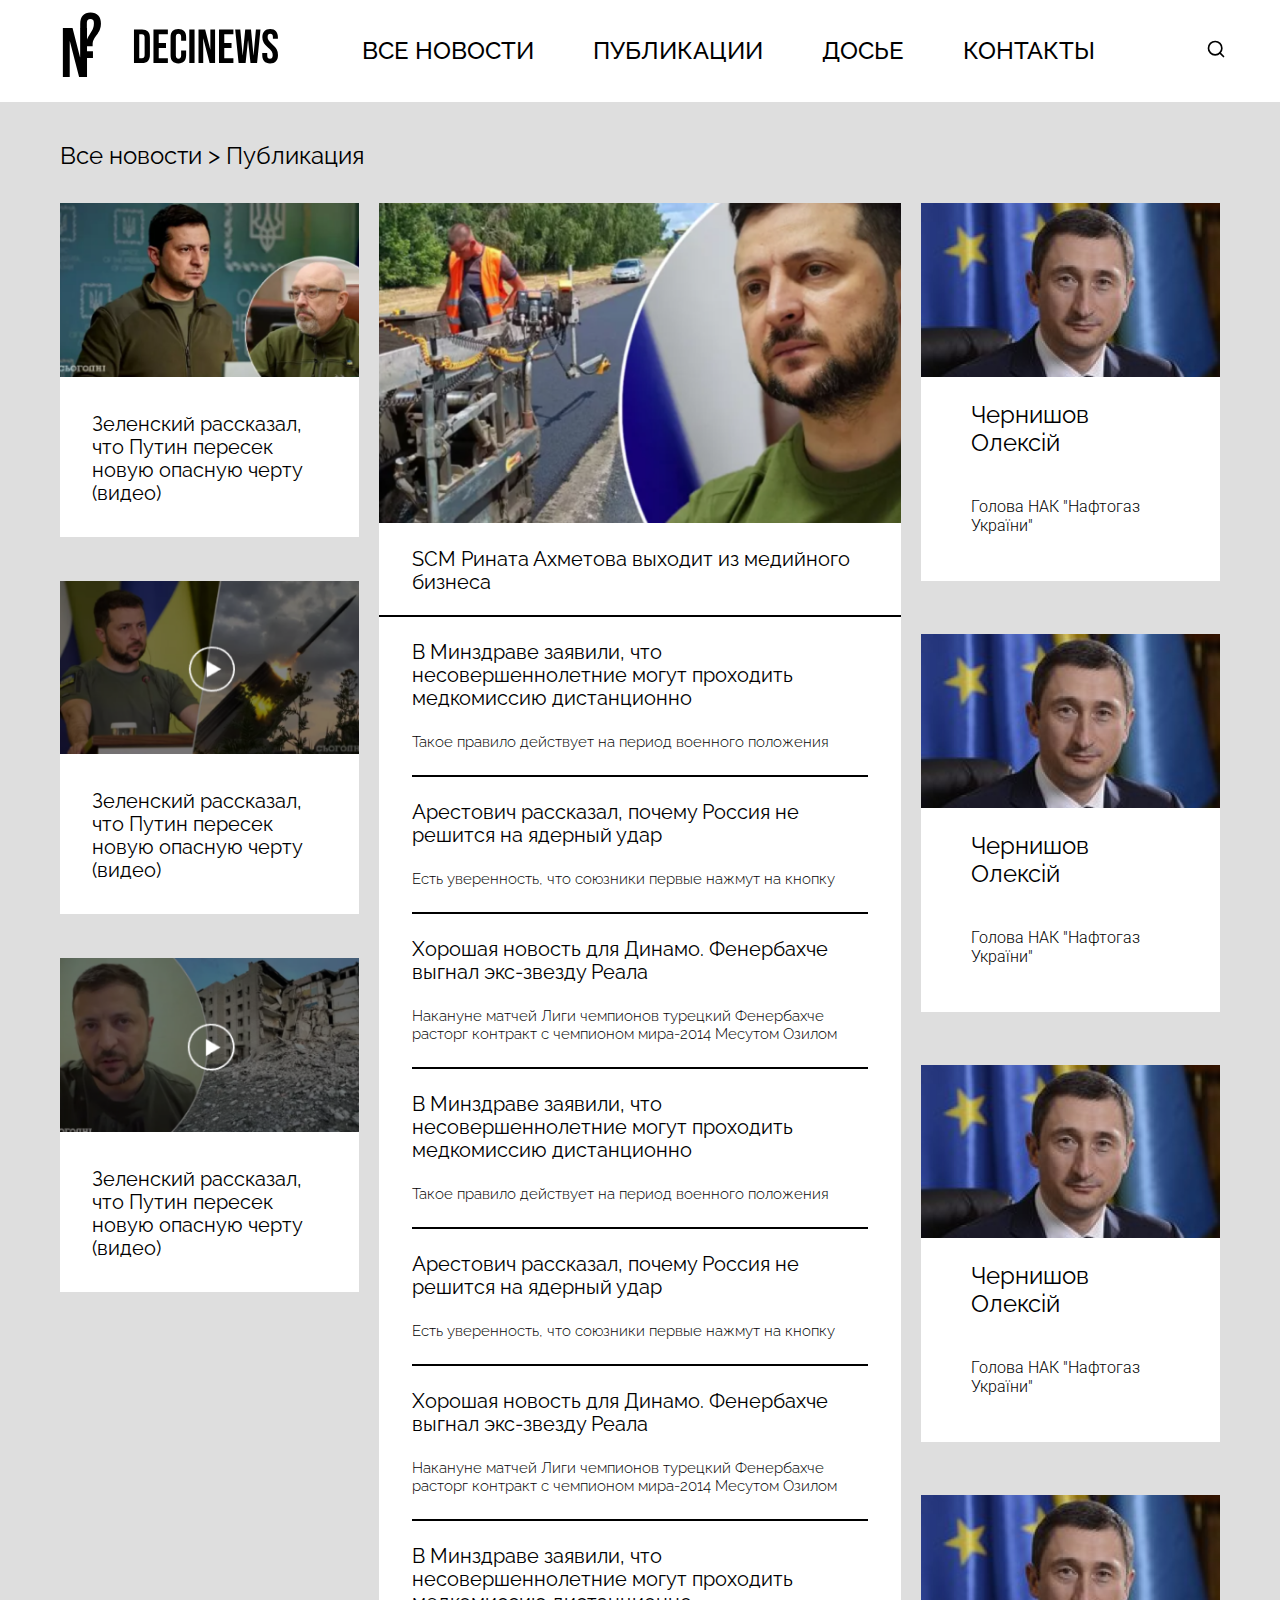
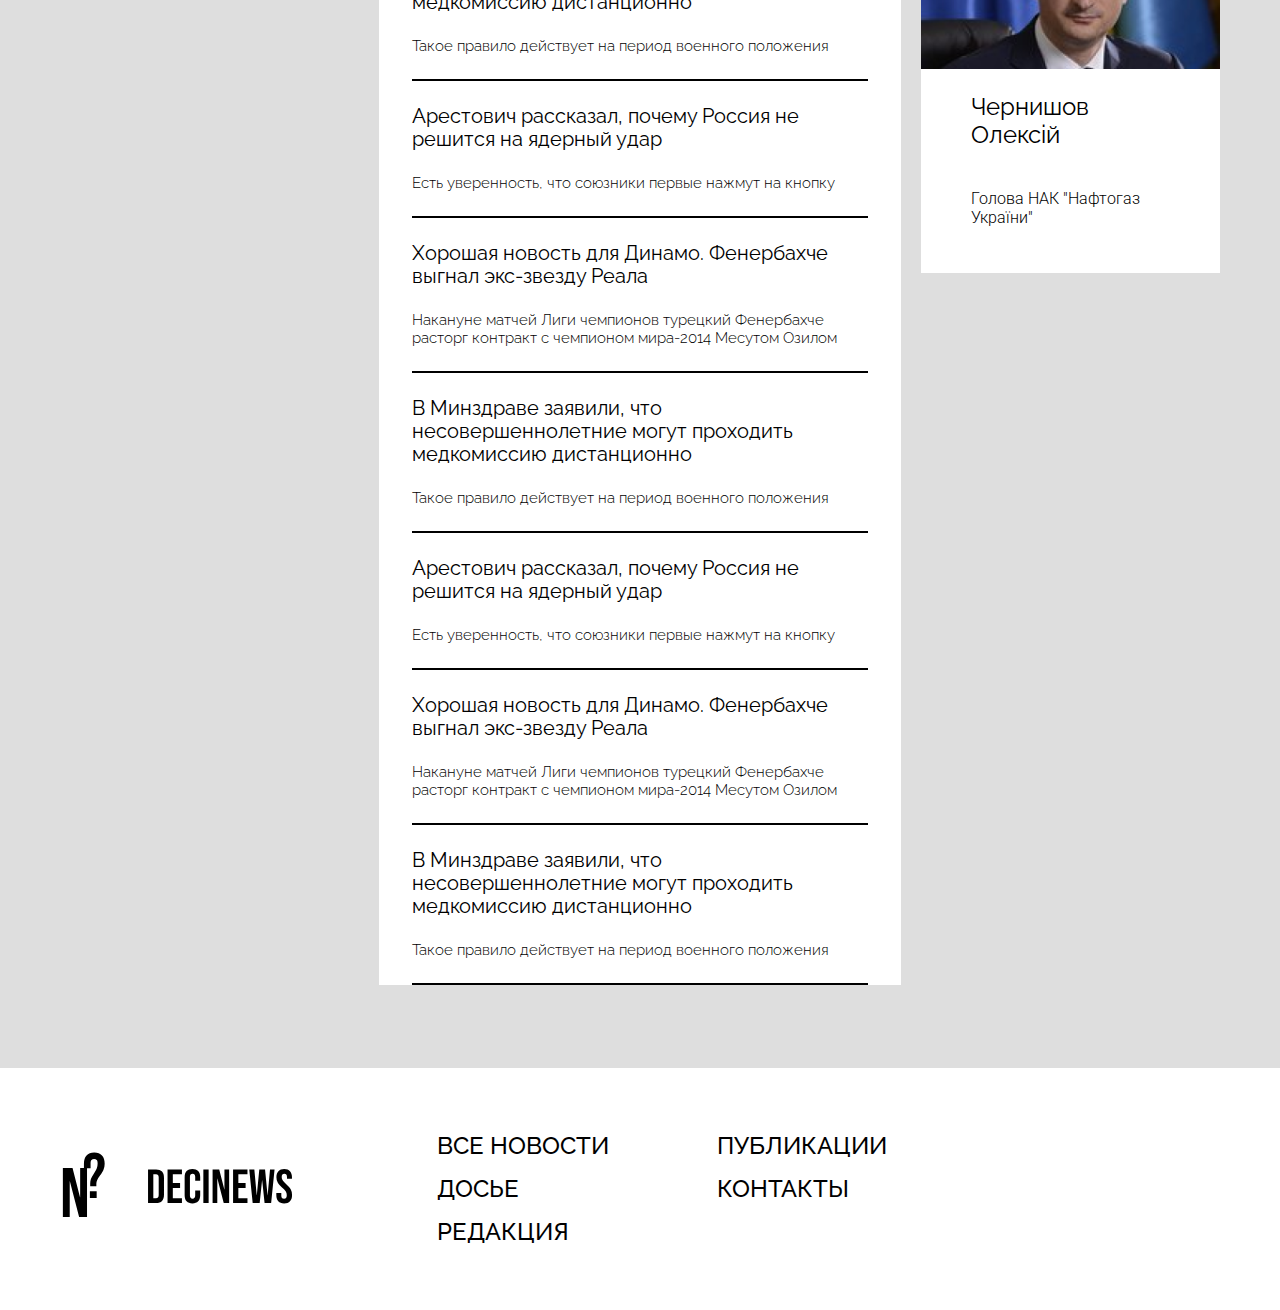
==== index.html @ 1d8ae7ed "init" ====
<!DOCTYPE html>
<html lang="ru">
	<head>
		<meta charset="UTF-8" />
		<meta http-equiv="X-UA-Compatible" content="IE=edge" />
		<meta name="viewport" content="width=device-width, initial-scale=1.0" />
		<link rel="stylesheet" type="text/css" href="style.css" />
		<link rel="preconnect" href="https://fonts.googleapis.com" />
		<link rel="preconnect" href="https://fonts.gstatic.com" crossorigin />
		<link
			href="https://fonts.googleapis.com/css2?family=Raleway:wght@300;400;500;600&family=Roboto:wght@300;400&display=swap"
			rel="stylesheet"
		/>
		<title>DeciNews</title>
	</head>

	<body>
		<header class="header container">
			<a href="#">
				<svg
					class="header__logo"
					viewBox="0 0 220 98"
					fill="none"
					xmlns="http://www.w3.org/2000/svg"
				>
					<path
						d="M26.488 43.472C26.488 41.8933 26.7227 40.4 27.192 38.992C27.704 37.5413 28.6213 35.8773 29.944 34C31.48 31.824 32.5253 29.9467 33.08 28.368C33.6347 26.7893 33.912 25.1253 33.912 23.376C33.912 21.84 33.6133 20.7307 33.016 20.048C32.4187 19.3227 31.544 18.96 30.392 18.96C29.24 18.96 28.3653 19.3227 27.768 20.048C27.1707 20.7307 26.872 21.84 26.872 23.376V28.24H20.216V23.824C20.216 20.1973 21.0907 17.424 22.84 15.504C24.5893 13.5413 27.1493 12.56 30.52 12.56C33.9333 12.56 36.5147 13.5413 38.264 15.504C40.056 17.424 40.952 20.1973 40.952 23.824C40.952 25.7867 40.5893 27.6853 39.864 29.52C39.1813 31.312 37.9867 33.3387 36.28 35.6C34.9147 37.4347 33.9547 38.9707 33.4 40.208C32.888 41.4027 32.632 42.576 32.632 43.728V46.16H26.488V43.472ZM26.168 51.216H32.952V58H26.168V51.216Z"
						fill="black"
					/>
					<path
						d="M2.87 28H12.53L20.02 57.33H20.16V28H27.02V77H19.11L9.87 41.23H9.73V77H2.87V28Z"
						fill="black"
					/>
					<path
						d="M73.968 29.4H82.032C84.656 29.4 86.624 30.104 87.936 31.512C89.248 32.92 89.904 34.984 89.904 37.704V54.696C89.904 57.416 89.248 59.48 87.936 60.888C86.624 62.296 84.656 63 82.032 63H73.968V29.4ZM81.936 58.2C82.8 58.2 83.456 57.944 83.904 57.432C84.384 56.92 84.624 56.088 84.624 54.936V37.464C84.624 36.312 84.384 35.48 83.904 34.968C83.456 34.456 82.8 34.2 81.936 34.2H79.248V58.2H81.936ZM93.468 29.4H107.868V34.2H98.748V43.08H105.996V47.88H98.748V58.2H107.868V63H93.468V29.4ZM118.346 63.48C115.818 63.48 113.882 62.76 112.538 61.32C111.226 59.88 110.57 57.848 110.57 55.224V37.176C110.57 34.552 111.226 32.52 112.538 31.08C113.882 29.64 115.818 28.92 118.346 28.92C120.874 28.92 122.794 29.64 124.106 31.08C125.45 32.52 126.122 34.552 126.122 37.176V40.728H121.13V36.84C121.13 34.76 120.25 33.72 118.49 33.72C116.73 33.72 115.85 34.76 115.85 36.84V55.608C115.85 57.656 116.73 58.68 118.49 58.68C120.25 58.68 121.13 57.656 121.13 55.608V50.472H126.122V55.224C126.122 57.848 125.45 59.88 124.106 61.32C122.794 62.76 120.874 63.48 118.346 63.48ZM129.281 29.4H134.561V63H129.281V29.4ZM138.515 29.4H145.139L150.275 49.512H150.371V29.4H155.075V63H149.651L143.315 38.472H143.219V63H138.515V29.4ZM158.999 29.4H173.399V34.2H164.279V43.08H171.527V47.88H164.279V58.2H173.399V63H158.999V29.4ZM175.189 29.4H180.277L182.629 55.224H182.725L185.221 29.4H190.981L193.477 55.224H193.573L195.925 29.4H200.485L197.077 63H190.501L188.101 40.344H188.005L185.605 63H178.597L175.189 29.4ZM210.02 63.48C207.46 63.48 205.524 62.76 204.212 61.32C202.9 59.848 202.244 57.752 202.244 55.032V53.112H207.236V55.416C207.236 57.592 208.148 58.68 209.972 58.68C210.868 58.68 211.54 58.424 211.988 57.912C212.468 57.368 212.708 56.504 212.708 55.32C212.708 53.912 212.388 52.68 211.748 51.624C211.108 50.536 209.924 49.24 208.196 47.736C206.02 45.816 204.5 44.088 203.636 42.552C202.772 40.984 202.34 39.224 202.34 37.272C202.34 34.616 203.012 32.568 204.355 31.128C205.7 29.656 207.652 28.92 210.212 28.92C212.74 28.92 214.644 29.656 215.924 31.128C217.236 32.568 217.892 34.648 217.892 37.368V38.76H212.9V37.032C212.9 35.88 212.676 35.048 212.228 34.536C211.78 33.992 211.124 33.72 210.26 33.72C208.5 33.72 207.62 34.792 207.62 36.936C207.62 38.152 207.94 39.288 208.58 40.344C209.252 41.4 210.452 42.68 212.18 44.184C214.388 46.104 215.908 47.848 216.74 49.416C217.572 50.984 217.988 52.824 217.988 54.936C217.988 57.688 217.3 59.8 215.924 61.272C214.58 62.744 212.612 63.48 210.02 63.48Z"
						fill="black"
					/>
				</svg>
			</a>
			<nav class="mainnav">
				<ul class="navbar mainnav__list">
					<li><a href="./" class="navbar__link">все&nbsp;новости</a></li>
					<li><a href="#" class="navbar__link">публикации</a></li>
					<li><a href="#" class="navbar__link">досье</a></li>
					<li><a href="#" class="navbar__link">контакты</a></li>
				</ul>
			</nav>
			<div class="header__search">
				<svg
					xmlns="http://www.w3.org/2000/svg"
					viewBox="0 0 24 24"
					fill="none"
					stroke="currentColor"
					stroke-width="2"
					stroke-linecap="round"
					stroke-linejoin="round"
					class="header__search-icon feather feather-search"
				>
					<circle cx="11" cy="11" r="8"></circle>
					<line x1="21" y1="21" x2="16.65" y2="16.65"></line>
				</svg>

				<svg
					class="header__search-close"
					version="1.1"
					id="Layer_1"
					xmlns="http://www.w3.org/2000/svg"
					xmlns:xlink="http://www.w3.org/1999/xlink"
					x="0px"
					y="0px"
					viewBox="0 0 512 512"
					enable-background="new 0 0 512 512"
					xml:space="preserve"
				>
					<g id="cancel">
						<g>
							<path
								d="M425.48,409.57c-0.311,4.02-2.11,7.87-5.08,10.83c-3.25,3.26-7.641,5.119-12.03,5.119c-3.99,0-7.68-1.5-10.41-4.22
			L256,279.33L114.03,421.3c-2.72,2.72-6.41,4.22-10.39,4.22c-4.4,0-8.79-1.859-12.04-5.119c-2.97-2.96-4.77-6.811-5.08-10.83
			c-0.33-4.391,1.19-8.62,4.18-11.601L232.67,256L90.7,114.03c-5.94-5.93-5.53-16,0.9-22.43c3.25-3.26,7.64-5.12,12.04-5.12
			c3.98,0,7.67,1.5,10.4,4.22L256,232.67L397.97,90.7c2.721-2.72,6.41-4.22,10.4-4.22c4.39,0,8.78,1.86,12.03,5.12
			c6.439,6.43,6.84,16.49,0.899,22.43L279.33,256L421.3,397.97C424.29,400.95,425.81,405.18,425.48,409.57z"
							/>
						</g>
					</g>
				</svg>
			</div>
			<form class="header__searchbox container">
				<input class="header__input" type="text" placeholder="Поиск..." />
			</form>
			<svg
				class="header__burger"
				id="i-menu"
				xmlns="http://www.w3.org/2000/svg"
				viewBox="0 0 32 32"
				fill="none"
				stroke="#000000"
				stroke-linecap="round"
				stroke-linejoin="round"
				stroke-width="2"
			>
				<path d="M4 8 L28 8 M4 16 L28 16 M4 24 L28 24" />
			</svg>
		</header>
		<p class="container newscenter__article-breadcrumbs">
			Все новости > Публикация
		</p>
		<main class="news wrapper container">
			<section class="newsleft">
				<ul class="newsleft__adverts">
					<li class="newsleft__advert">
						<!-- Function call (arg = page) -->
						<a href="#" onclick='loadSection("pub.html")'>
							<img
								src="./assets/images/zelenskiy-green.png"
								alt="zelenskiy-green"
								class="newsleft__advert-img"
							/>
							<p class="newsleft__advert-content">
								Зеленский рассказал, что Путин пересек новую опасную черту (видео)
							</p>
						</a>
					</li>
					<li class="newsleft__advert">
						<a href="#">
							<img
								src="./assets/images/zelenskiy-rocket.png"
								alt="zelenskiy-rocket"
								class="newsleft__advert-img"
							/>
							<p class="newsleft__advert-content">
								Зеленский рассказал, что Путин пересек новую опасную черту (видео)
							</p>
						</a>
					</li>
					<li class="newsleft__advert">
						<a href="#">
							<img
								src="./assets/images/zelenskiy-bomb.png"
								alt="zelenskiy-bomb"
								class="newsleft__advert-img"
							/>
							<p class="newsleft__advert-content">
								Зеленский рассказал, что Путин пересек новую опасную черту (видео)
							</p>
						</a>
					</li>
				</ul>
			</section>

			<section class="newscenter">
				<!-- Here it renders -->
				<div id="newscenter__article" class="newscenter__article">
					<img
						class="newscenter__img"
						src="./assets/images/zelenskiy-work.png"
						alt="zelenskiy-work"
					/>
					<h1 class="newscenter__heading">
						SCM Рината Ахметова выходит из медийного бизнеса
					</h1>
					<ul class="newscenter__posts">
						<li class="newscenter__post">
							<a href="#" class="newscenter__post-link"
								>В Минздраве заявили, что несовершеннолетние могут проходить медкомиссию
								дистанционно</a
							>
							<p class="newscenter__post-paragraph">
								Такое правило действует на период военного положения
							</p>
						</li>
						<li class="newscenter__post">
							<a href="#" class="newscenter__post-link"
								>Арестович рассказал, почему Россия не решится на ядерный удар</a
							>
							<p class="newscenter__post-paragraph">
								Есть уверенность, что союзники первые нажмут на кнопку
							</p>
						</li>
						<li class="newscenter__post">
							<a href="#" class="newscenter__post-link"
								>Хорошая новость для Динамо. Фенербахче выгнал экс-звезду Реала</a
							>
							<p class="newscenter__post-paragraph">
								Накануне матчей Лиги чемпионов турецкий Фенербахче расторг контракт с
								чемпионом мира-2014 Месутом Озилом
							</p>
						</li>
						<li class="newscenter__post">
							<a href="#" class="newscenter__post-link"
								>В Минздраве заявили, что несовершеннолетние могут проходить медкомиссию
								дистанционно</a
							>
							<p class="newscenter__post-paragraph">
								Такое правило действует на период военного положения
							</p>
						</li>
						<li class="newscenter__post">
							<a href="#" class="newscenter__post-link"
								>Арестович рассказал, почему Россия не решится на ядерный удар</a
							>
							<p class="newscenter__post-paragraph">
								Есть уверенность, что союзники первые нажмут на кнопку
							</p>
						</li>
						<li class="newscenter__post">
							<a href="#" class="newscenter__post-link"
								>Хорошая новость для Динамо. Фенербахче выгнал экс-звезду Реала</a
							>
							<p class="newscenter__post-paragraph">
								Накануне матчей Лиги чемпионов турецкий Фенербахче расторг контракт с
								чемпионом мира-2014 Месутом Озилом
							</p>
						</li>
						<li class="newscenter__post">
							<a href="#" class="newscenter__post-link"
								>В Минздраве заявили, что несовершеннолетние могут проходить медкомиссию
								дистанционно</a
							>
							<p class="newscenter__post-paragraph">
								Такое правило действует на период военного положения
							</p>
						</li>
						<li class="newscenter__post">
							<a href="#" class="newscenter__post-link"
								>Арестович рассказал, почему Россия не решится на ядерный удар</a
							>
							<p class="newscenter__post-paragraph">
								Есть уверенность, что союзники первые нажмут на кнопку
							</p>
						</li>
						<li class="newscenter__post">
							<a href="#" class="newscenter__post-link"
								>Хорошая новость для Динамо. Фенербахче выгнал экс-звезду Реала</a
							>
							<p class="newscenter__post-paragraph">
								Накануне матчей Лиги чемпионов турецкий Фенербахче расторг контракт с
								чемпионом мира-2014 Месутом Озилом
							</p>
						</li>
						<li class="newscenter__post">
							<a href="#" class="newscenter__post-link"
								>В Минздраве заявили, что несовершеннолетние могут проходить медкомиссию
								дистанционно</a
							>
							<p class="newscenter__post-paragraph">
								Такое правило действует на период военного положения
							</p>
						</li>
						<li class="newscenter__post">
							<a href="#" class="newscenter__post-link"
								>Арестович рассказал, почему Россия не решится на ядерный удар</a
							>
							<p class="newscenter__post-paragraph">
								Есть уверенность, что союзники первые нажмут на кнопку
							</p>
						</li>
						<li class="newscenter__post">
							<a href="#" class="newscenter__post-link"
								>Хорошая новость для Динамо. Фенербахче выгнал экс-звезду Реала</a
							>
							<p class="newscenter__post-paragraph">
								Накануне матчей Лиги чемпионов турецкий Фенербахче расторг контракт с
								чемпионом мира-2014 Месутом Озилом
							</p>
						</li>
						<li class="newscenter__post">
							<a href="#" class="newscenter__post-link"
								>В Минздраве заявили, что несовершеннолетние могут проходить медкомиссию
								дистанционно</a
							>
							<p class="newscenter__post-paragraph">
								Такое правило действует на период военного положения
							</p>
						</li>
					</ul>
				</div>
			</section>

			<section class="newsright">
				<ul class="newsright__cards">
					<li class="newsright__card">
						<a href="#">
							<img
								src="./assets/images/oleksii.png"
								alt="oleksii"
								class="newsright__card-img"
							/>
							<div class="newsright__card-content">
								<h1 class="newsright__card-heading">Чернишов Олексій</h1>
								<p class="newsright__card-desc">Голова НАК "Нафтогаз України"</p>
							</div>
						</a>
					</li>
					<li class="newsright__card">
						<a href="#">
							<img
								src="./assets/images/oleksii.png"
								alt="oleksii"
								class="newsright__card-img"
							/>
							<div class="newsright__card-content">
								<h1 class="newsright__card-heading">Чернишов Олексій</h1>
								<p class="newsright__card-desc">Голова НАК "Нафтогаз України"</p>
							</div>
						</a>
					</li>
					<li class="newsright__card">
						<a href="#">
							<img
								src="./assets/images/oleksii.png"
								alt="oleksii"
								class="newsright__card-img"
							/>
							<div class="newsright__card-content">
								<h1 class="newsright__card-heading">Чернишов Олексій</h1>
								<p class="newsright__card-desc">Голова НАК "Нафтогаз України"</p>
							</div>
						</a>
					</li>
					<li class="newsright__card">
						<a href="#">
							<img
								src="./assets/images/oleksii.png"
								alt="oleksii"
								class="newsright__card-img"
							/>
							<div class="newsright__card-content">
								<h1 class="newsright__card-heading">Чернишов Олексій</h1>
								<p class="newsright__card-desc">Голова НАК "Нафтогаз України"</p>
							</div>
						</a>
					</li>
				</ul>
			</section>
		</main>

		<footer class="footer container">
			<svg
				width="263"
				height="98"
				viewBox="0 0 263 98"
				fill="none"
				xmlns="http://www.w3.org/2000/svg"
			>
				<path
					d="M30.2019 43.472C30.2019 41.8933 30.4365 40.4 30.9059 38.992C31.4179 37.5413 32.3352 35.8773 33.6579 34C35.1939 31.824 36.2392 29.9467 36.7939 28.368C37.3485 26.7893 37.6259 25.1253 37.6259 23.376C37.6259 21.84 37.3272 20.7307 36.7299 20.048C36.1325 19.3227 35.2579 18.96 34.1059 18.96C32.9539 18.96 32.0792 19.3227 31.4819 20.048C30.8845 20.7307 30.5859 21.84 30.5859 23.376V28.24H23.9299V23.824C23.9299 20.1973 24.8045 17.424 26.5539 15.504C28.3032 13.5413 30.8632 12.56 34.2339 12.56C37.6472 12.56 40.2285 13.5413 41.9779 15.504C43.7699 17.424 44.6659 20.1973 44.6659 23.824C44.6659 25.7867 44.3032 27.6853 43.5779 29.52C42.8952 31.312 41.7005 33.3387 39.9939 35.6C38.6285 37.4347 37.6685 38.9707 37.1139 40.208C36.6019 41.4027 36.3459 42.576 36.3459 43.728V46.16H30.2019V43.472ZM29.8819 51.216H36.6659V58H29.8819V51.216Z"
					fill="black"
				/>
				<path
					d="M2.87 28H12.53L20.02 57.33H20.16V28H27.02V77H19.11L9.87 41.23H9.73V77H2.87V28Z"
					fill="black"
				/>
				<path
					d="M88.0412 29.4H96.1052C98.7292 29.4 100.697 30.104 102.009 31.512C103.321 32.92 103.977 34.984 103.977 37.704V54.696C103.977 57.416 103.321 59.48 102.009 60.888C100.697 62.296 98.7292 63 96.1052 63H88.0412V29.4ZM96.0092 58.2C96.8732 58.2 97.5292 57.944 97.9772 57.432C98.4572 56.92 98.6972 56.088 98.6972 54.936V37.464C98.6972 36.312 98.4572 35.48 97.9772 34.968C97.5292 34.456 96.8732 34.2 96.0092 34.2H93.3212V58.2H96.0092ZM107.541 29.4H121.941V34.2H112.821V43.08H120.069V47.88H112.821V58.2H121.941V63H107.541V29.4ZM132.419 63.48C129.891 63.48 127.955 62.76 126.611 61.32C125.299 59.88 124.643 57.848 124.643 55.224V37.176C124.643 34.552 125.299 32.52 126.611 31.08C127.955 29.64 129.891 28.92 132.419 28.92C134.947 28.92 136.867 29.64 138.179 31.08C139.523 32.52 140.195 34.552 140.195 37.176V40.728H135.203V36.84C135.203 34.76 134.323 33.72 132.563 33.72C130.803 33.72 129.923 34.76 129.923 36.84V55.608C129.923 57.656 130.803 58.68 132.563 58.68C134.323 58.68 135.203 57.656 135.203 55.608V50.472H140.195V55.224C140.195 57.848 139.523 59.88 138.179 61.32C136.867 62.76 134.947 63.48 132.419 63.48ZM143.354 29.4H148.634V63H143.354V29.4ZM152.588 29.4H159.212L164.348 49.512H164.444V29.4H169.148V63H163.724L157.388 38.472H157.292V63H152.588V29.4ZM173.072 29.4H187.472V34.2H178.352V43.08H185.6V47.88H178.352V58.2H187.472V63H173.072V29.4ZM189.262 29.4H194.35L196.702 55.224H196.798L199.294 29.4H205.054L207.55 55.224H207.646L209.998 29.4H214.558L211.15 63H204.574L202.174 40.344H202.078L199.678 63H192.67L189.262 29.4ZM224.093 63.48C221.533 63.48 219.597 62.76 218.285 61.32C216.973 59.848 216.317 57.752 216.317 55.032V53.112H221.309V55.416C221.309 57.592 222.221 58.68 224.045 58.68C224.941 58.68 225.613 58.424 226.061 57.912C226.541 57.368 226.781 56.504 226.781 55.32C226.781 53.912 226.461 52.68 225.821 51.624C225.181 50.536 223.997 49.24 222.269 47.736C220.093 45.816 218.573 44.088 217.709 42.552C216.845 40.984 216.413 39.224 216.413 37.272C216.413 34.616 217.085 32.568 218.429 31.128C219.773 29.656 221.725 28.92 224.285 28.92C226.813 28.92 228.717 29.656 229.997 31.128C231.309 32.568 231.965 34.648 231.965 37.368V38.76H226.973V37.032C226.973 35.88 226.749 35.048 226.301 34.536C225.853 33.992 225.197 33.72 224.333 33.72C222.573 33.72 221.693 34.792 221.693 36.936C221.693 38.152 222.013 39.288 222.653 40.344C223.325 41.4 224.525 42.68 226.253 44.184C228.461 46.104 229.981 47.848 230.813 49.416C231.645 50.984 232.061 52.824 232.061 54.936C232.061 57.688 231.373 59.8 229.997 61.272C228.653 62.744 226.685 63.48 224.093 63.48Z"
					fill="black"
				/>
			</svg>
			<nav class="navbar footernav">
				<a href="#" class="navbar__link">все&nbsp;новости</a>
				<a href="#" class="navbar__link">публикации</a>
				<a href="#" class="navbar__link">досье</a>
				<a href="#" class="navbar__link">контакты</a>
				<a href="#" class="navbar__link">редакция</a>
			</nav>
		</footer>

		<script src="script.js"></script>
	</body>
</html>
---- style.css ----
/* Global styles */

* {
	margin: 0;
	padding: 0;
	box-sizing: border-box;
	list-style: none;
	color: #000000;
}

body {
	font-family: "Raleway";
}

main {
	background: #dedede;
}
@media screen and (max-width: 768px) {
	main {
		background: #ffffff;
	}
}

a {
	text-decoration: none;
}

a:hover {
	text-decoration: underline;
}

.container {
	padding: 0 60px;
}
@media screen and (max-width: 1080px) {
	.container {
		padding: 0 30px;
	}
}

.lightgray {
	background: lightgray;
}

@media screen and (max-width: 768px) {
	.container {
		padding: 0 33px;
	}
}

/* Header */

.header {
	position: relative;
	display: flex;
	justify-content: space-between;
	align-items: center;
}

.header__logo {
	width: 220px;
	height: 98px;
}

.header__search {
	position: relative;
	z-index: 10;
	cursor: pointer;
}

.header__searchbox {
	position: absolute;
	left: 0;
	width: 100%;
	height: 100%;
	opacity: 0;
	visibility: hidden;
	display: flex;
	align-items: center;
}

.header__searchbox.active {
	opacity: 1;
	visibility: visible;
}

.header__search-icon {
	position: relative;
	left: 30px;
	width: 20px;
	height: 20px;
}

.header__search-icon.active {
	left: 0;
}

.header__search-close {
	width: 20px;
	height: 20px;
	opacity: 0;
	visibility: hidden;
}

.header__search-close.active {
	opacity: 1;
	visibility: visible;
}

.header__input {
	height: 100%;
	width: 100%;
	border-style: hidden;
	font-family: "Roboto";
	font-weight: 300;
	font-size: 20px;
	line-height: 23px;
	font-style: normal;
	padding-right: 70px;
	background: #dedede;
}

.header__input:focus {
	outline: none;
}

.header__burgerbox {
	width: 30px;
	height: 30px;
	position: relative;
	display: none;
}

.header__burger {
	position: relative;
	display: none;
}

@media screen and (max-width: 1080px) {
	.header__logo {
		width: 172px;
	}
}

@media screen and (max-width: 768px) {
	.header {
		background: #dedede;
	}

	.header__search-icon {
		width: 20px;
		left: 0;
	}

	.header__search-close {
		width: 20px;
	}

	.header__burger.hide {
		display: none;
	}

	.header__burger {
		width: 20px;
		position: absolute;
		display: block;
		cursor: pointer;
		right: 30px;
		top: 39px;
		z-index: 10;
	}
}

/* Navigation */

.navbar {
	display: flex;
}

.mainnav__list {
	display: flex;
	justify-content: space-evenly;
	position: relative;
	gap: 59px;
}

.navbar__link {
	position: relative;
	text-transform: uppercase;
	font-weight: 500;
	font-size: 24px;
	line-height: 28px;
}

@media screen and (max-width: 1200px) {
	.mainnav__list {
		gap: 30px;
	}
}

@media screen and (max-width: 1080px) {
	.navbar__link {
		font-weight: 500;
		font-size: 16px;
		line-height: 19px;
	}
}

@media screen and (max-width: 768px) {
	.open .mainnav__list {
		opacity: 1;
		visibility: visible;
		overflow: hidden;
	}

	.mainnav__list {
		right: 0;
		top: 100px;
		padding: 40px 25px;
		background: #dedede;
		display: flex;
		flex-direction: column;
		width: 50%;
		position: absolute;
		opacity: 0;
		visibility: hidden;
		border: 0;
	}
}

/* Main (news) section */

.news {
	display: grid;
	grid-template-columns: 0.8fr 1.4fr 0.8fr;
	padding-top: 33px;
	padding-bottom: 83px;
}

@media screen and (max-width: 1080px) {
	.news {
		grid-template-columns: 1.4fr 0.6fr;
	}
	.newsleft {
		order: 3;
	}
	.newscenter {
		order: 1;
	}
	.newsright {
		order: 2;
	}
}

@media screen and (max-width: 768px) {
	.news {
		grid-template-columns: 1fr;
	}
}

.wrapper {
	gap: 20px;
}

/* Leftside news section */

.newscenter__img {
	padding: 0;
	width: 100%;
}
.newscenter__heading {
	font-weight: 400;
	font-size: 20px;
	line-height: 23px;
	padding: 21px 33px;
	border-bottom: 2px solid #000000;
}
.newscenter__posts {
	padding: 0 33px;
}
.newscenter__posts-heading {
	font-weight: 500;
	font-size: 20px;
	line-height: 23px;
	padding-top: 39px;
}
.newscenter__post {
	padding: 24px 0;
	border-bottom: 2px solid #000000;
}
.newscenter__post-link {
	font-weight: 400;
	font-size: 20px;
	line-height: 23px;
}

.newscenter__post-paragraph {
	margin-top: 23px;
	font-weight: 300;
	font-size: 15px;
	line-height: 18px;
}

@media screen and (max-width: 768px) {
	.newscenter__heading,
	.newscenter__post-link {
		font-weight: 500;
		font-size: 20px;
		line-height: 23px;
	}

	.newscenter__post-paragraph {
		font-weight: 300;
		font-size: 16px;
		line-height: 19px;
	}
}

/* Article section*/

.newscenter__article {
	background: #fff;
}
.newscenter__article-breadcrumbs {
	font-weight: 400;
	font-size: 24px;
	line-height: 28px;
	background: #dedede;
	padding-top: 40px;
}
.newscenter__article-content {
	padding: 15px 33px;
}

.newscenter__article-heading {
	padding: 41px 33px;
	font-weight: 600;
	font-size: 32px;
	line-height: 38px;
}
.newscenter__article-author {
	font-weight: 500;
	font-size: 20px;
	line-height: 23px;
}
.newscenter__article-date {
	margin-top: 14px;
	font-family: "Roboto";
	font-weight: 400;
	font-size: 20px;
	line-height: 23px;
}
.newscenter__article-post {
	margin-top: 32px;
	font-weight: 300;
	font-size: 20px;
	line-height: 23px;
}
.newscenter__article-tags {
	margin-top: 100px;
	display: flex;
	gap: 9px;
	align-items: center;
	border-bottom: 2px solid #000000;
	padding-bottom: 45px;
}
.newscenter__article-maintag {
	font-weight: 300;
	font-size: 20px;
	line-height: 23px;
}
.newscenter__article-tag {
	background: #d9d9d9;
	padding: 2px 17px;
	border-radius: 9px;
	font-weight: 300;
	font-size: 20px;
	line-height: 23px;
}
.newscenter__article-card {
	margin-top: 50px;
}
.newscenter__article-card--img {
	width: 100%;
}
.newscenter__article-card--para {
	margin-top: 32px;
	font-weight: 500;
	font-size: 24px;
	line-height: 28px;
}

@media screen and (max-width: 1200px) {
	.newscenter__article-cards {
		padding-bottom: 37px;
		border-bottom: 2px solid #d9d9d9;
	}
}

@media screen and (max-width: 768px) {
	.newscenter__article-heading {
		font-weight: 500;
		font-size: 24px;
		line-height: 28px;
	}
	.newscenter__article-breadcrumbs {
		font-weight: 400;
		font-size: 20px;
		line-height: 23px;
		background: #ffffff;
	}
	.newscenter__article-content,
	.newscenter__article-heading {
		padding: 0;
	}
	.newscenter__article-card--img {
		padding: 22px 0;
	}
}

/* Rightside news section */
/* Deep leftside */

.deepnewsleft__heading {
	font-weight: 600;
	font-size: 40px;
	line-height: 47px;
	margin: 44px 0;
}

@media screen and (max-width: 768px) {
	.deepnewsleft__heading {
		display: none;
	}
}
/* Cards */

.newsright__cards {
	display: flex;
	flex-direction: column;
	justify-content: center;
	gap: 53px;
}
.newsright__card {
	background: #fff;
}
.newsright__card-content {
	padding: 20px 50px 46px;
}
.newsright__card-img {
	width: 100%;
}
.newsright__card-heading {
	font-weight: 400;
	font-size: 24px;
	line-height: 28px;
}
.newsright__card-desc {
	margin-top: 40px;
	font-family: "Roboto";
	font-weight: 300;
	font-size: 16px;
	line-height: 19px;
}

@media screen and (max-width: 1200px) {
	.newsright__cards {
		gap: 21px;
		flex-wrap: wrap;
		flex-direction: initial;
	}
	.newsright__card-heading {
		font-weight: 400;
		font-size: 20px;
		line-height: 23px;
	}
}

@media screen and (max-width: 768px) {
	.newsright__cards {
		padding-bottom: 37px;
	}

	.newsright__card {
		border: 1px solid black;
	}
}

/* Adverts */

.newsleft__adverts {
	display: flex;
	flex-direction: column;
	justify-content: center;
	gap: 44px;
}
.newsleft__advert {
	background: #ffffff;
}

.newsleft__advert-content {
	padding: 32px;
	font-weight: 400;
	font-size: 20px;
	line-height: 23px;
}

.newsleft__advert-img {
	width: 100%;
}

@media screen and (max-width: 768px) {
	.newsleft__advert {
		border: 1px solid black;
	}

	.newsleft__advert-content {
		padding: 21px 65px 35px;
		font-weight: 500;
	}
}

@media screen and (max-width: 1080px) {
	.newsleft__adverts {
		margin-top: 44px;
	}
}

/* Deep rightside */

/* .deepnewsright__post {
	padding-top: 18px;
	padding-bottom: 18px;
	border-bottom: 2px solid #d9d9d9;
}

.deepnewsright__post:first-child {
	padding-top: 0;
}
.deepnewsright__post-link {
	font-weight: 500;
	font-size: 20px;
	line-height: 23px;
}
.deepnewsright__post-paragraph {
	font-weight: 300;
	font-size: 15px;
	line-height: 18px;
	padding-top: 23px;
	padding-bottom: 18px;
}
.deepnewsright__post-date {
	font-family: "Roboto";
	font-weight: 400;
	font-size: 20px;
	line-height: 23px;
	margin-top: 18px;
}

@media screen and (max-width: 768px) {
	.deepnewsright {
		display: none;
	}
} */

/* Footer */

.footer {
	display: flex;
	align-items: center;
	padding-top: 64px;
	padding-bottom: 64px;
}

.footernav {
	display: grid;
	grid-template-columns: 1fr 1fr;
	grid-template-rows: 1fr 1fr 1fr;

	margin-left: 114px;
	gap: 15px 108px;
}

@media screen and (max-width: 768px) {
	.footer {
		flex-direction: column;
		align-items: center;
		background: #dedede;
		padding: 78px 0;
	}

	.footernav {
		margin-top: 37px;
		margin-left: 0;
		display: flex;
		flex-direction: column;
		gap: 15px;
	}
}
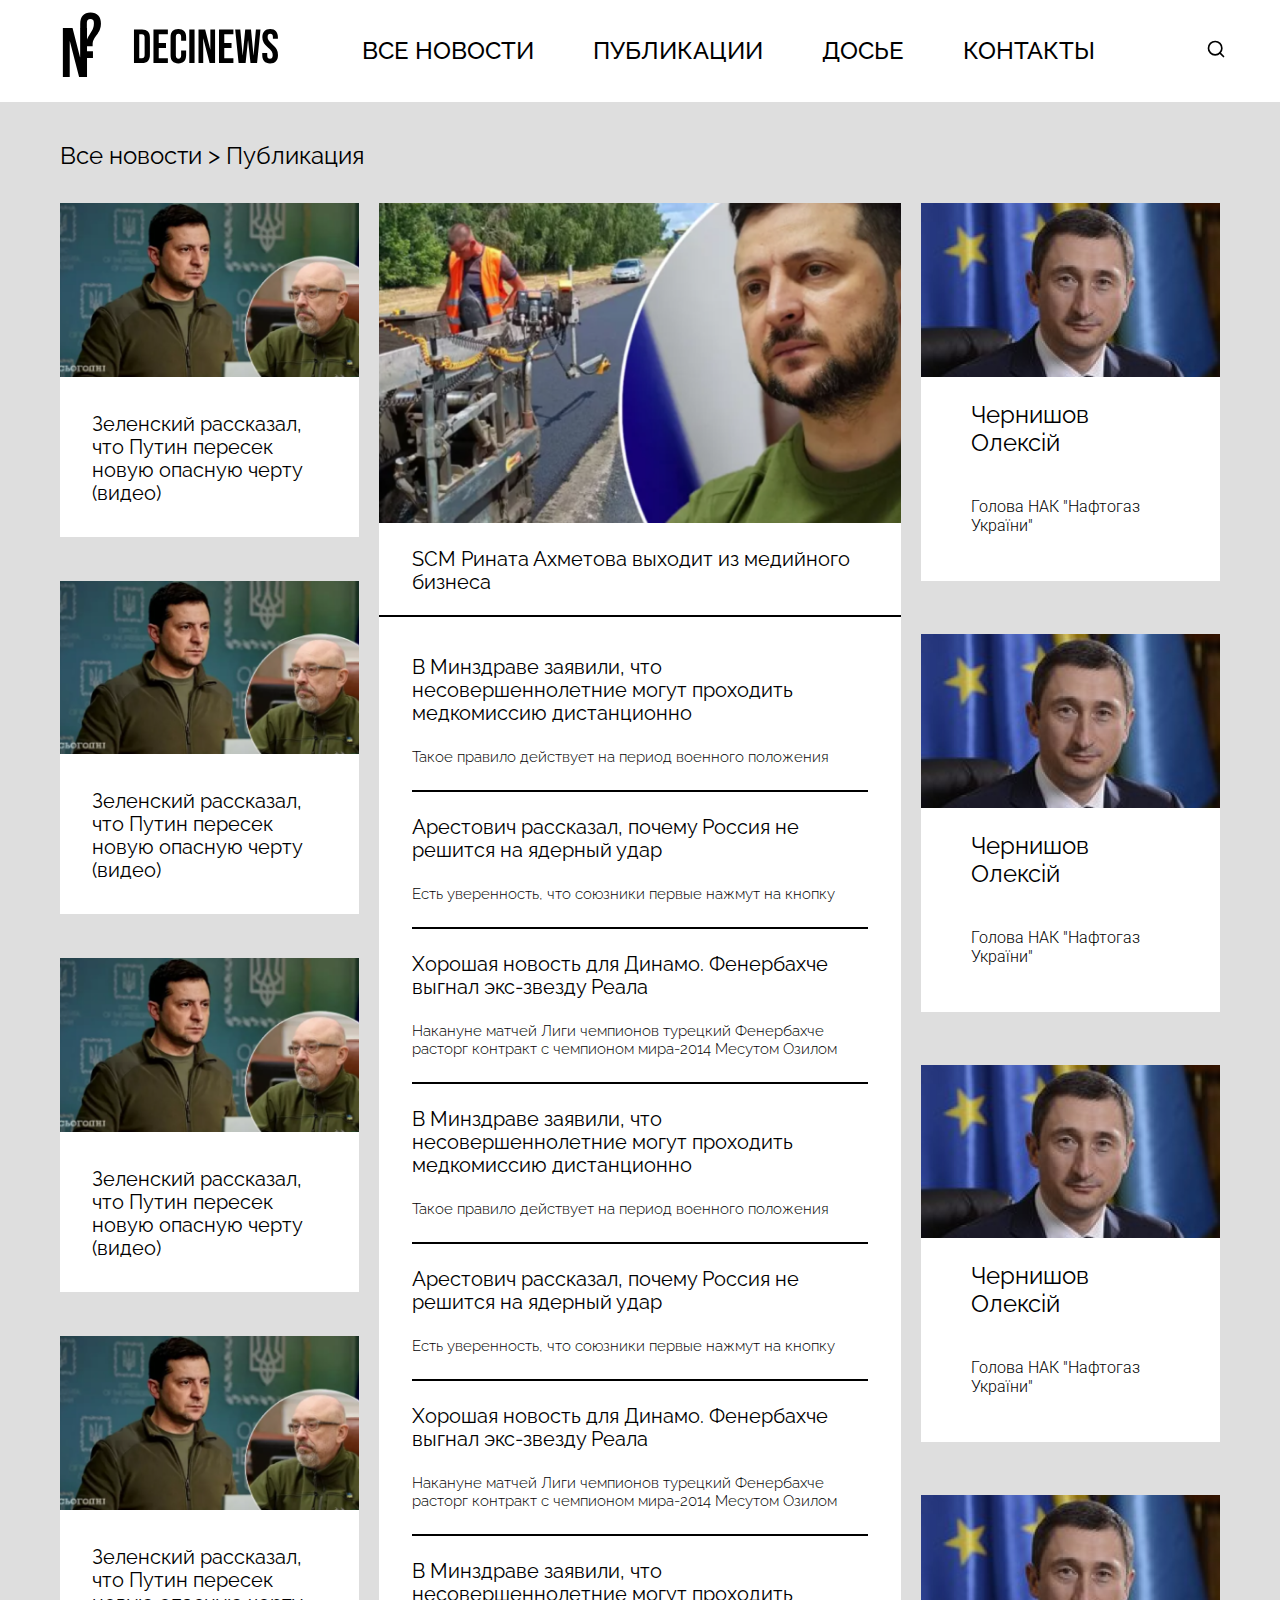
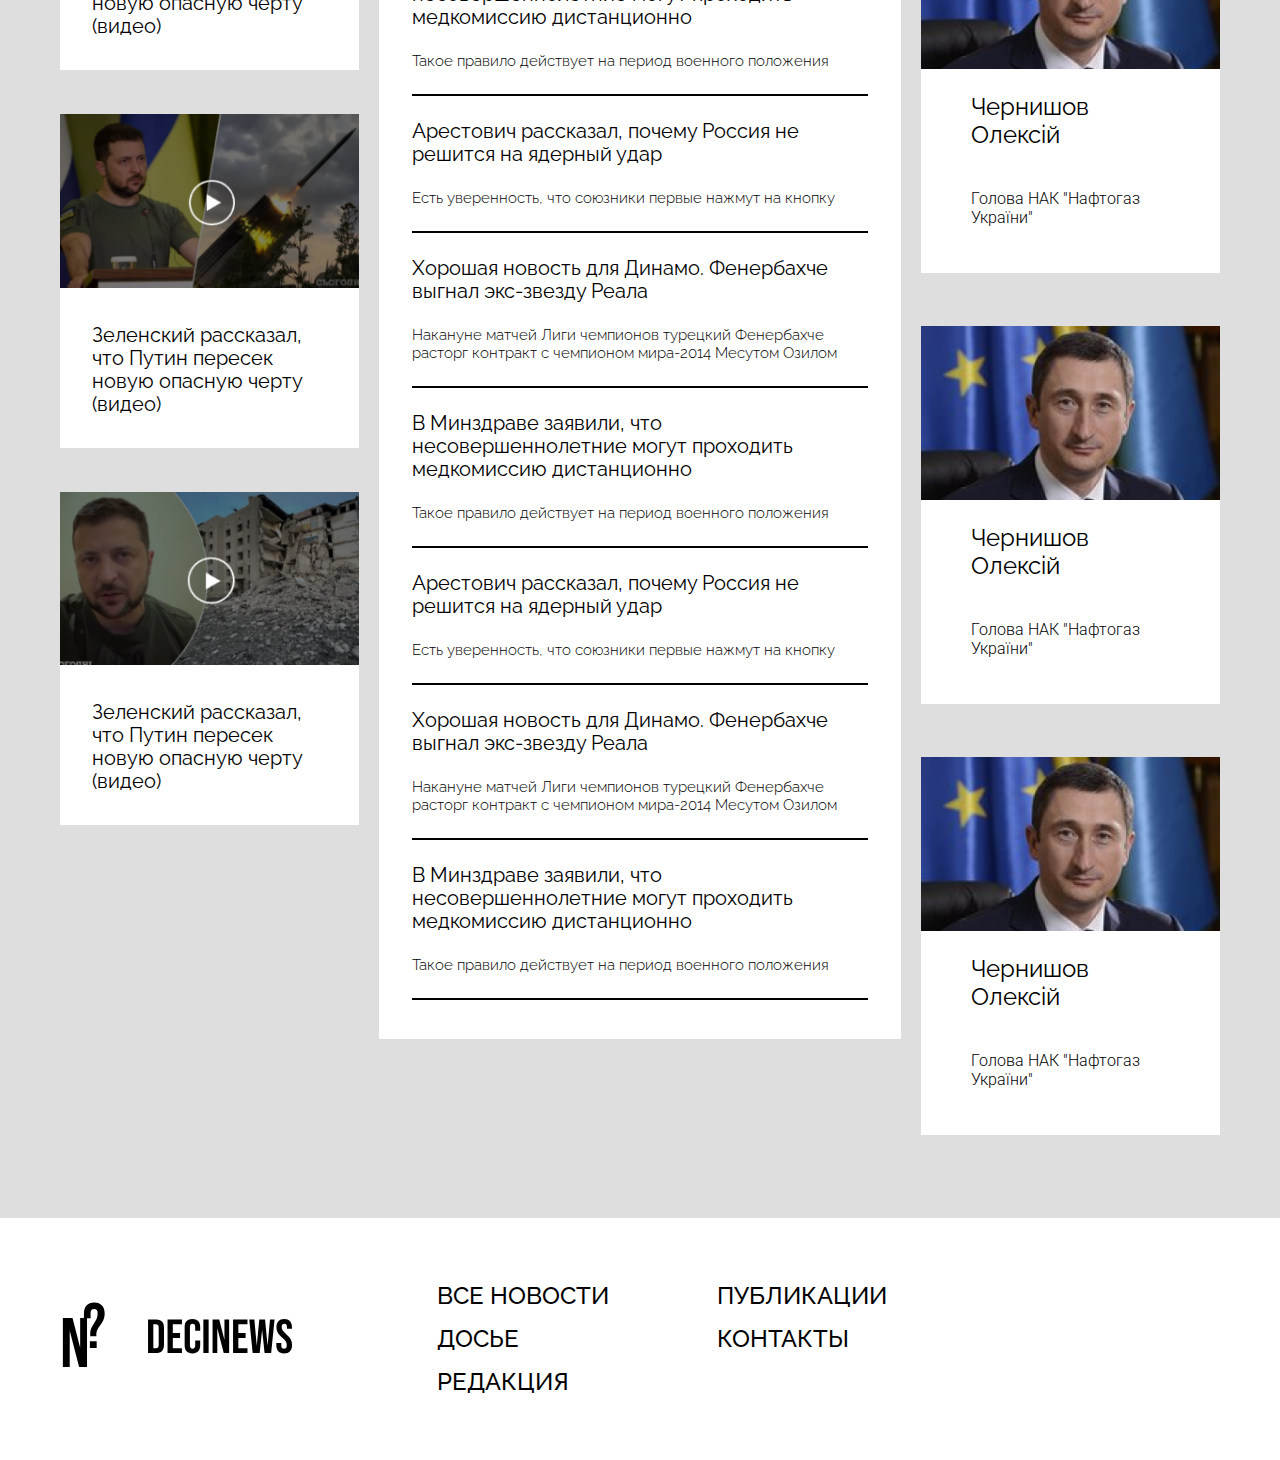
==== commit 706d8e0b: "newsright fix" ====
--- a/index.html
+++ b/index.html
@@ -122,6 +122,45 @@
 						</a>
 					</li>
 					<li class="newsleft__advert">
+						<!-- Function call (arg = page) -->
+						<a href="#" onclick='loadSection("pub.html")'>
+							<img
+								src="./assets/images/zelenskiy-green.png"
+								alt="zelenskiy-green"
+								class="newsleft__advert-img"
+							/>
+							<p class="newsleft__advert-content">
+								Зеленский рассказал, что Путин пересек новую опасную черту (видео)
+							</p>
+						</a>
+					</li>
+					<li class="newsleft__advert">
+						<!-- Function call (arg = page) -->
+						<a href="#" onclick='loadSection("pub.html")'>
+							<img
+								src="./assets/images/zelenskiy-green.png"
+								alt="zelenskiy-green"
+								class="newsleft__advert-img"
+							/>
+							<p class="newsleft__advert-content">
+								Зеленский рассказал, что Путин пересек новую опасную черту (видео)
+							</p>
+						</a>
+					</li>
+					<li class="newsleft__advert">
+						<!-- Function call (arg = page) -->
+						<a href="#" onclick='loadSection("pub.html")'>
+							<img
+								src="./assets/images/zelenskiy-green.png"
+								alt="zelenskiy-green"
+								class="newsleft__advert-img"
+							/>
+							<p class="newsleft__advert-content">
+								Зеленский рассказал, что Путин пересек новую опасную черту (видео)
+							</p>
+						</a>
+					</li>
+					<li class="newsleft__advert">
 						<a href="#">
 							<img
 								src="./assets/images/zelenskiy-rocket.png"
@@ -278,7 +317,79 @@
 			</section>
 
 			<section class="newsright">
+				<ul class="newsright__posts">
+					<li class="newscenter__post">
+						<a href="#" class="newscenter__post-link"
+							>В Минздраве заявили, что несовершеннолетние могут проходить медкомиссию
+							дистанционно</a
+						>
+						<p class="newscenter__post-paragraph">
+							Такое правило действует на период военного положения
+						</p>
+					</li>
+					<li class="newscenter__post">
+						<a href="#" class="newscenter__post-link"
+							>Хорошая новость для Динамо. Фенербахче выгнал экс-звезду Реала</a
+						>
+						<p class="newscenter__post-paragraph">
+							Накануне матчей Лиги чемпионов турецкий Фенербахче расторг контракт с
+							чемпионом мира-2014 Месутом Озилом
+						</p>
+					</li>
+					<li class="newscenter__post">
+						<a href="#" class="newscenter__post-link"
+							>В Минздраве заявили, что несовершеннолетние могут проходить медкомиссию
+							дистанционно</a
+						>
+						<p class="newscenter__post-paragraph">
+							Такое правило действует на период военного положения
+						</p>
+					</li>
+					<li class="newscenter__post">
+						<a href="#" class="newscenter__post-link"
+							>Арестович рассказал, почему Россия не решится на ядерный удар</a
+						>
+						<p class="newscenter__post-paragraph">
+							Есть уверенность, что союзники первые нажмут на кнопку
+						</p>
+					</li>
+					<li class="newscenter__post">
+						<a href="#" class="newscenter__post-link"
+							>В Минздраве заявили, что несовершеннолетние могут проходить медкомиссию
+							дистанционно</a
+						>
+						<p class="newscenter__post-paragraph">
+							Такое правило действует на период военного положения
+						</p>
+					</li>
+				</ul>
 				<ul class="newsright__cards">
+					<li class="newsright__card">
+						<a href="#">
+							<img
+								src="./assets/images/oleksii.png"
+								alt="oleksii"
+								class="newsright__card-img"
+							/>
+							<div class="newsright__card-content">
+								<h1 class="newsright__card-heading">Чернишов Олексій</h1>
+								<p class="newsright__card-desc">Голова НАК "Нафтогаз України"</p>
+							</div>
+						</a>
+					</li>
+					<li class="newsright__card">
+						<a href="#">
+							<img
+								src="./assets/images/oleksii.png"
+								alt="oleksii"
+								class="newsright__card-img"
+							/>
+							<div class="newsright__card-content">
+								<h1 class="newsright__card-heading">Чернишов Олексій</h1>
+								<p class="newsright__card-desc">Голова НАК "Нафтогаз України"</p>
+							</div>
+						</a>
+					</li>
 					<li class="newsright__card">
 						<a href="#">
 							<img
--- a/style.css
+++ b/style.css
@@ -117,7 +117,6 @@
 	line-height: 23px;
 	font-style: normal;
 	padding-right: 70px;
-	background: #dedede;
 }
 
 .header__input:focus {
@@ -168,6 +167,10 @@
 		right: 30px;
 		top: 39px;
 		z-index: 10;
+	}
+
+	.header__input {
+		background: #dedede;
 	}
 }
 
@@ -276,7 +279,7 @@
 	border-bottom: 2px solid #000000;
 }
 .newscenter__posts {
-	padding: 0 33px;
+	padding: 39px 33px;
 }
 .newscenter__posts-heading {
 	font-weight: 500;
@@ -285,8 +288,11 @@
 	padding-top: 39px;
 }
 .newscenter__post {
+	border-bottom: 2px solid #000000;
+	padding-bottom: 24px;
+}
+.newscenter__post:not(:first-child) {
 	padding: 24px 0;
-	border-bottom: 2px solid #000000;
 }
 .newscenter__post-link {
 	font-weight: 400;
@@ -307,6 +313,10 @@
 		font-weight: 500;
 		font-size: 20px;
 		line-height: 23px;
+	}
+
+	.newscenter__posts {
+		padding: 39px 0;
 	}
 
 	.newscenter__post-paragraph {
@@ -421,19 +431,11 @@
 /* Rightside news section */
 /* Deep leftside */
 
-.deepnewsleft__heading {
-	font-weight: 600;
-	font-size: 40px;
-	line-height: 47px;
-	margin: 44px 0;
-}
-
-@media screen and (max-width: 768px) {
-	.deepnewsleft__heading {
-		display: none;
-	}
-}
 /* Cards */
+.newsright__posts {
+	margin-bottom: 40px;
+	display: none;
+}
 
 .newsright__cards {
 	display: flex;
@@ -526,43 +528,6 @@
 	}
 }
 
-/* Deep rightside */
-
-/* .deepnewsright__post {
-	padding-top: 18px;
-	padding-bottom: 18px;
-	border-bottom: 2px solid #d9d9d9;
-}
-
-.deepnewsright__post:first-child {
-	padding-top: 0;
-}
-.deepnewsright__post-link {
-	font-weight: 500;
-	font-size: 20px;
-	line-height: 23px;
-}
-.deepnewsright__post-paragraph {
-	font-weight: 300;
-	font-size: 15px;
-	line-height: 18px;
-	padding-top: 23px;
-	padding-bottom: 18px;
-}
-.deepnewsright__post-date {
-	font-family: "Roboto";
-	font-weight: 400;
-	font-size: 20px;
-	line-height: 23px;
-	margin-top: 18px;
-}
-
-@media screen and (max-width: 768px) {
-	.deepnewsright {
-		display: none;
-	}
-} */
-
 /* Footer */
 
 .footer {
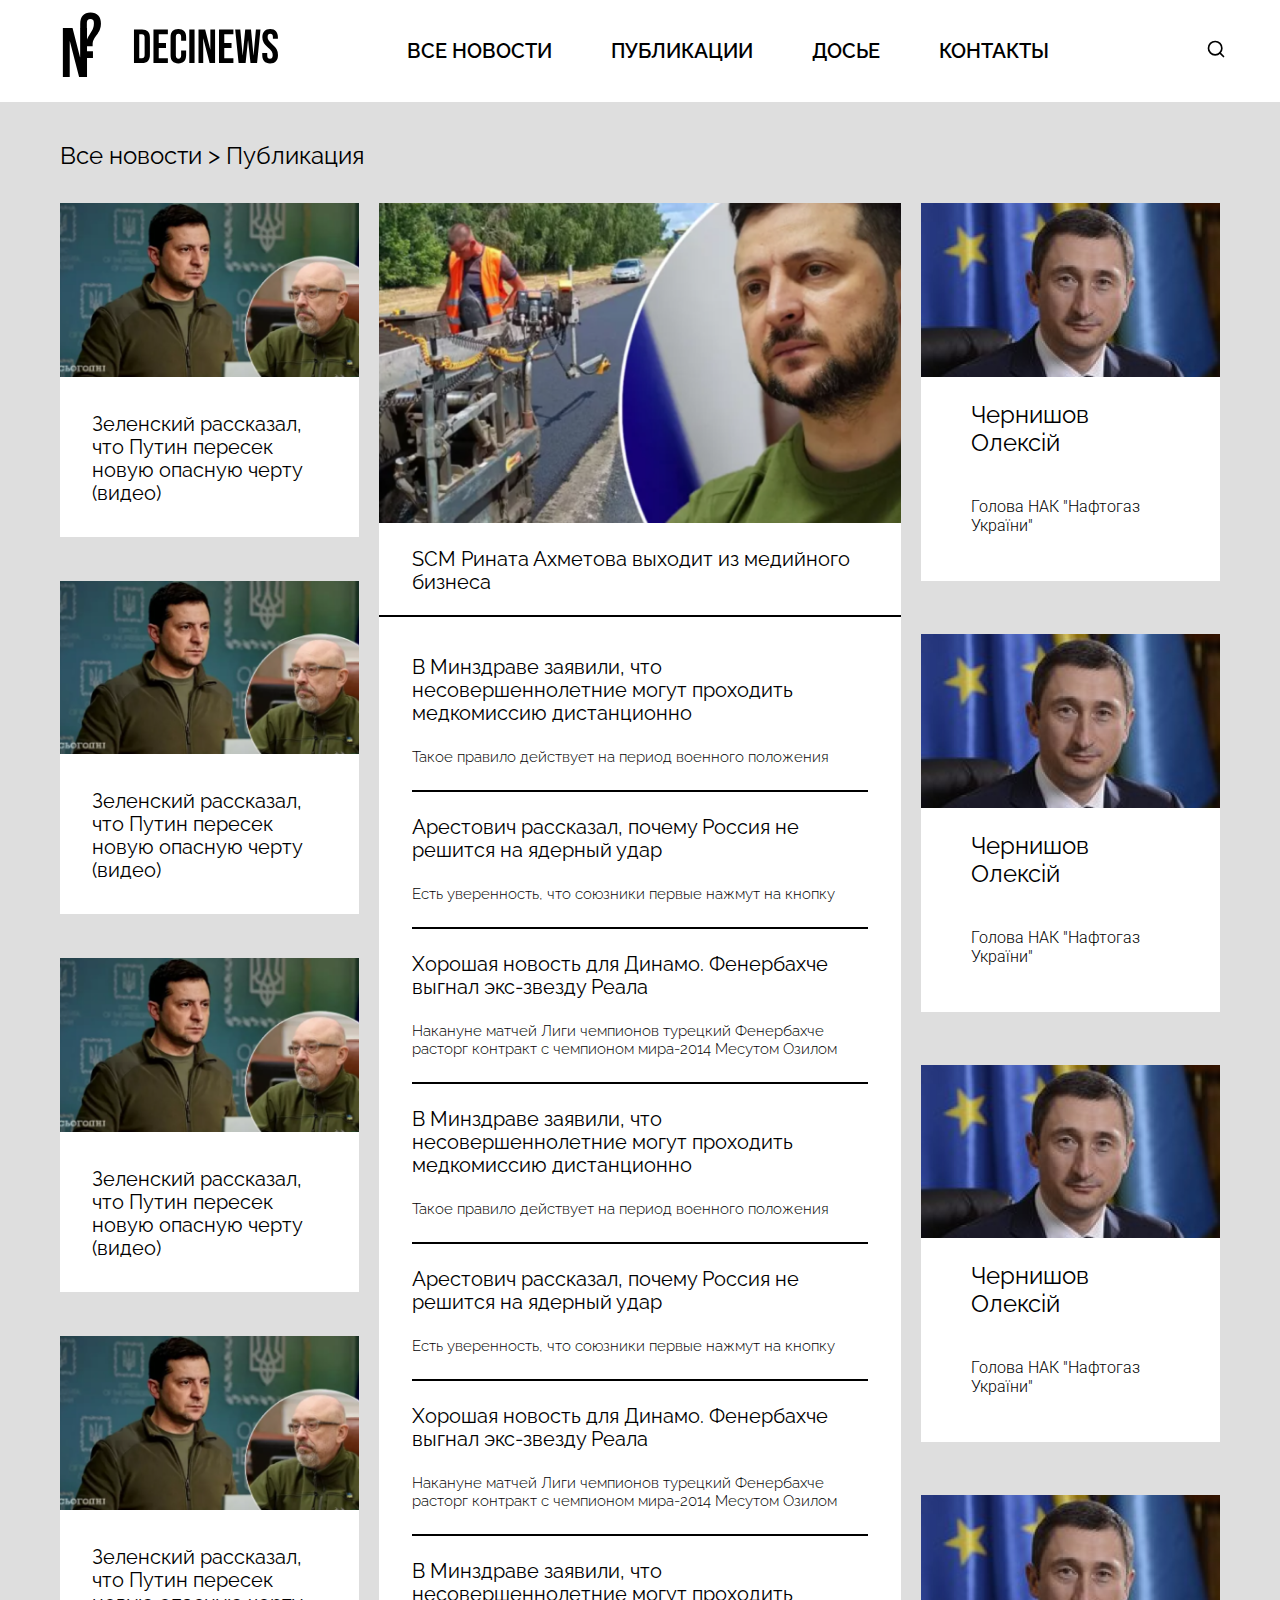
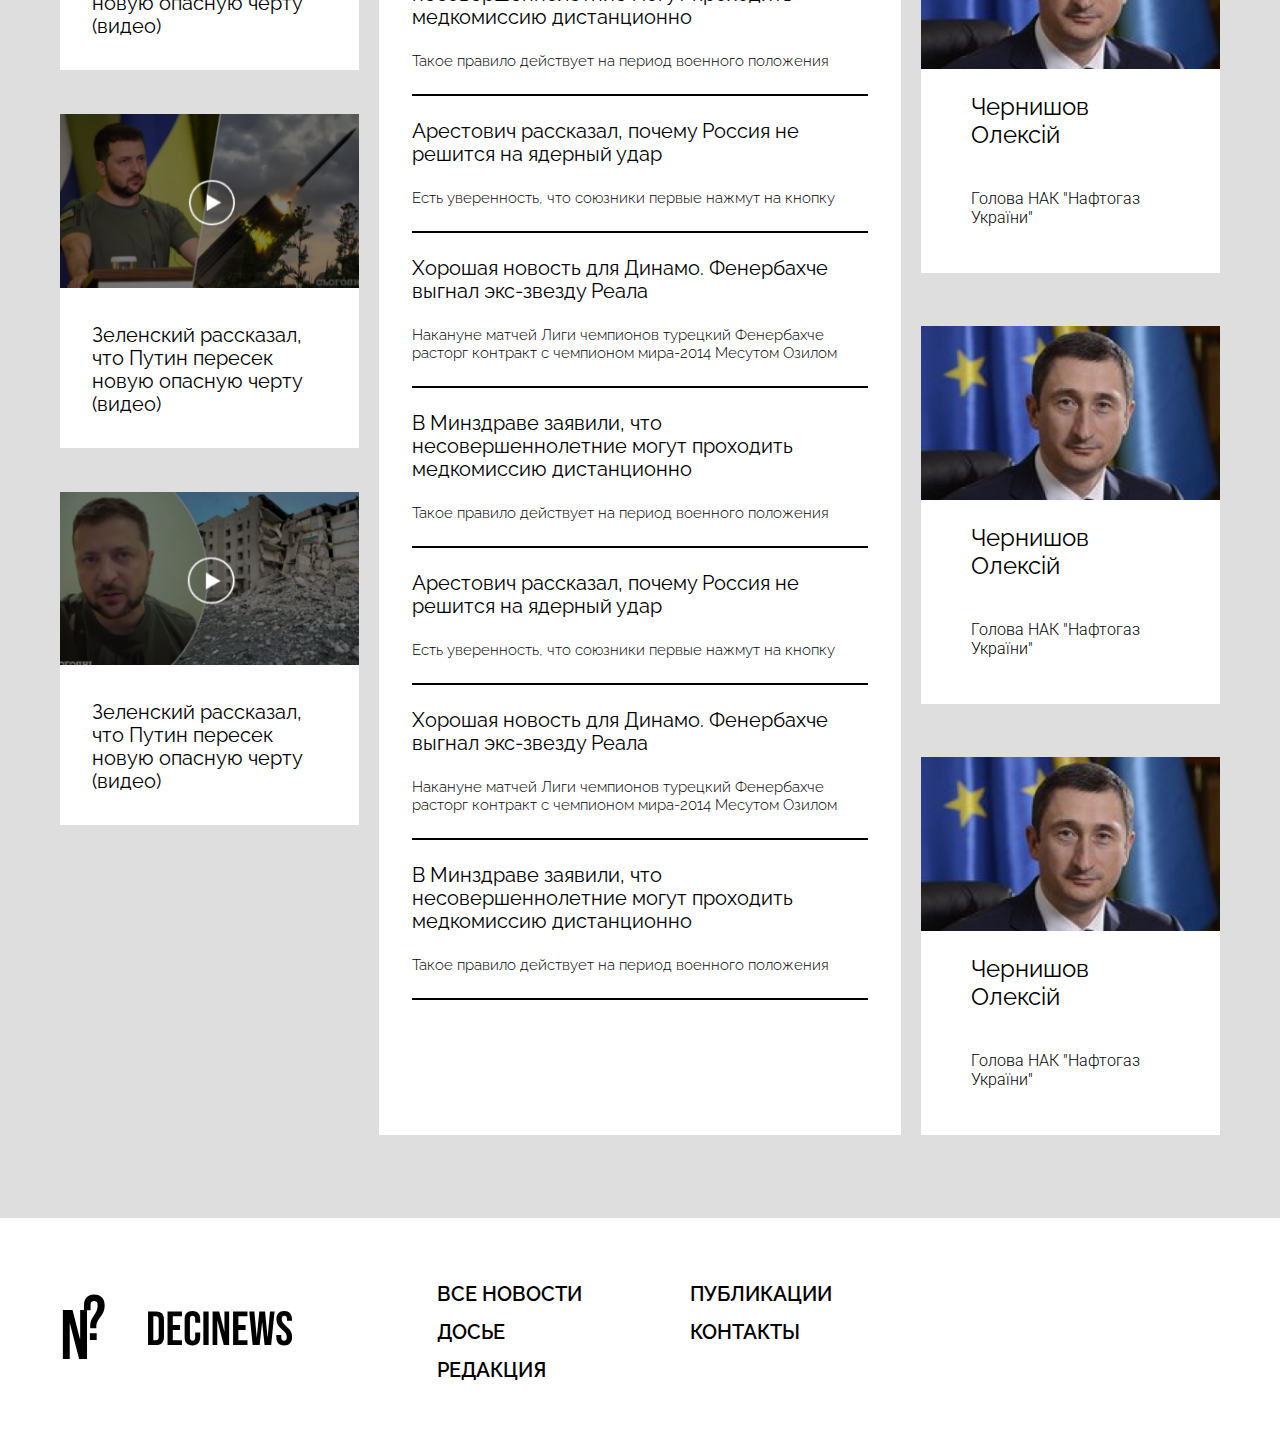
==== commit 96163418: "done" ====
--- a/index.html
+++ b/index.html
@@ -16,7 +16,7 @@
 
 	<body>
 		<header class="header container">
-			<a href="#">
+			<a href="./">
 				<svg
 					class="header__logo"
 					viewBox="0 0 220 98"
@@ -187,133 +187,133 @@
 				</ul>
 			</section>
 
-			<section class="newscenter">
-				<!-- Here it renders -->
-				<div id="newscenter__article" class="newscenter__article">
-					<img
-						class="newscenter__img"
-						src="./assets/images/zelenskiy-work.png"
-						alt="zelenskiy-work"
-					/>
+			<!-- Here it renders #newscenter__article -->
+			<section class="newscenter" id="newscenter__article">
+				<img
+					class="newscenter__img"
+					src="./assets/images/zelenskiy-work.png"
+					alt="zelenskiy-work"
+				/>
+				<a href="#">
 					<h1 class="newscenter__heading">
 						SCM Рината Ахметова выходит из медийного бизнеса
 					</h1>
-					<ul class="newscenter__posts">
-						<li class="newscenter__post">
-							<a href="#" class="newscenter__post-link"
-								>В Минздраве заявили, что несовершеннолетние могут проходить медкомиссию
-								дистанционно</a
-							>
-							<p class="newscenter__post-paragraph">
-								Такое правило действует на период военного положения
-							</p>
-						</li>
-						<li class="newscenter__post">
-							<a href="#" class="newscenter__post-link"
-								>Арестович рассказал, почему Россия не решится на ядерный удар</a
-							>
-							<p class="newscenter__post-paragraph">
-								Есть уверенность, что союзники первые нажмут на кнопку
-							</p>
-						</li>
-						<li class="newscenter__post">
-							<a href="#" class="newscenter__post-link"
-								>Хорошая новость для Динамо. Фенербахче выгнал экс-звезду Реала</a
-							>
-							<p class="newscenter__post-paragraph">
-								Накануне матчей Лиги чемпионов турецкий Фенербахче расторг контракт с
-								чемпионом мира-2014 Месутом Озилом
-							</p>
-						</li>
-						<li class="newscenter__post">
-							<a href="#" class="newscenter__post-link"
-								>В Минздраве заявили, что несовершеннолетние могут проходить медкомиссию
-								дистанционно</a
-							>
-							<p class="newscenter__post-paragraph">
-								Такое правило действует на период военного положения
-							</p>
-						</li>
-						<li class="newscenter__post">
-							<a href="#" class="newscenter__post-link"
-								>Арестович рассказал, почему Россия не решится на ядерный удар</a
-							>
-							<p class="newscenter__post-paragraph">
-								Есть уверенность, что союзники первые нажмут на кнопку
-							</p>
-						</li>
-						<li class="newscenter__post">
-							<a href="#" class="newscenter__post-link"
-								>Хорошая новость для Динамо. Фенербахче выгнал экс-звезду Реала</a
-							>
-							<p class="newscenter__post-paragraph">
-								Накануне матчей Лиги чемпионов турецкий Фенербахче расторг контракт с
-								чемпионом мира-2014 Месутом Озилом
-							</p>
-						</li>
-						<li class="newscenter__post">
-							<a href="#" class="newscenter__post-link"
-								>В Минздраве заявили, что несовершеннолетние могут проходить медкомиссию
-								дистанционно</a
-							>
-							<p class="newscenter__post-paragraph">
-								Такое правило действует на период военного положения
-							</p>
-						</li>
-						<li class="newscenter__post">
-							<a href="#" class="newscenter__post-link"
-								>Арестович рассказал, почему Россия не решится на ядерный удар</a
-							>
-							<p class="newscenter__post-paragraph">
-								Есть уверенность, что союзники первые нажмут на кнопку
-							</p>
-						</li>
-						<li class="newscenter__post">
-							<a href="#" class="newscenter__post-link"
-								>Хорошая новость для Динамо. Фенербахче выгнал экс-звезду Реала</a
-							>
-							<p class="newscenter__post-paragraph">
-								Накануне матчей Лиги чемпионов турецкий Фенербахче расторг контракт с
-								чемпионом мира-2014 Месутом Озилом
-							</p>
-						</li>
-						<li class="newscenter__post">
-							<a href="#" class="newscenter__post-link"
-								>В Минздраве заявили, что несовершеннолетние могут проходить медкомиссию
-								дистанционно</a
-							>
-							<p class="newscenter__post-paragraph">
-								Такое правило действует на период военного положения
-							</p>
-						</li>
-						<li class="newscenter__post">
-							<a href="#" class="newscenter__post-link"
-								>Арестович рассказал, почему Россия не решится на ядерный удар</a
-							>
-							<p class="newscenter__post-paragraph">
-								Есть уверенность, что союзники первые нажмут на кнопку
-							</p>
-						</li>
-						<li class="newscenter__post">
-							<a href="#" class="newscenter__post-link"
-								>Хорошая новость для Динамо. Фенербахче выгнал экс-звезду Реала</a
-							>
-							<p class="newscenter__post-paragraph">
-								Накануне матчей Лиги чемпионов турецкий Фенербахче расторг контракт с
-								чемпионом мира-2014 Месутом Озилом
-							</p>
-						</li>
-						<li class="newscenter__post">
-							<a href="#" class="newscenter__post-link"
-								>В Минздраве заявили, что несовершеннолетние могут проходить медкомиссию
-								дистанционно</a
-							>
-							<p class="newscenter__post-paragraph">
-								Такое правило действует на период военного положения
-							</p>
-						</li>
-					</ul>
-				</div>
+				</a>
+				<ul class="newscenter__posts">
+					<li class="newscenter__post">
+						<a href="#" class="newscenter__post-link"
+							>В Минздраве заявили, что несовершеннолетние могут проходить медкомиссию
+							дистанционно</a
+						>
+						<p class="newscenter__post-paragraph">
+							Такое правило действует на период военного положения
+						</p>
+					</li>
+					<li class="newscenter__post">
+						<a href="#" class="newscenter__post-link"
+							>Арестович рассказал, почему Россия не решится на ядерный удар</a
+						>
+						<p class="newscenter__post-paragraph">
+							Есть уверенность, что союзники первые нажмут на кнопку
+						</p>
+					</li>
+					<li class="newscenter__post">
+						<a href="#" class="newscenter__post-link"
+							>Хорошая новость для Динамо. Фенербахче выгнал экс-звезду Реала</a
+						>
+						<p class="newscenter__post-paragraph">
+							Накануне матчей Лиги чемпионов турецкий Фенербахче расторг контракт с
+							чемпионом мира-2014 Месутом Озилом
+						</p>
+					</li>
+					<li class="newscenter__post">
+						<a href="#" class="newscenter__post-link"
+							>В Минздраве заявили, что несовершеннолетние могут проходить медкомиссию
+							дистанционно</a
+						>
+						<p class="newscenter__post-paragraph">
+							Такое правило действует на период военного положения
+						</p>
+					</li>
+					<li class="newscenter__post">
+						<a href="#" class="newscenter__post-link"
+							>Арестович рассказал, почему Россия не решится на ядерный удар</a
+						>
+						<p class="newscenter__post-paragraph">
+							Есть уверенность, что союзники первые нажмут на кнопку
+						</p>
+					</li>
+					<li class="newscenter__post">
+						<a href="#" class="newscenter__post-link"
+							>Хорошая новость для Динамо. Фенербахче выгнал экс-звезду Реала</a
+						>
+						<p class="newscenter__post-paragraph">
+							Накануне матчей Лиги чемпионов турецкий Фенербахче расторг контракт с
+							чемпионом мира-2014 Месутом Озилом
+						</p>
+					</li>
+					<li class="newscenter__post">
+						<a href="#" class="newscenter__post-link"
+							>В Минздраве заявили, что несовершеннолетние могут проходить медкомиссию
+							дистанционно</a
+						>
+						<p class="newscenter__post-paragraph">
+							Такое правило действует на период военного положения
+						</p>
+					</li>
+					<li class="newscenter__post">
+						<a href="#" class="newscenter__post-link"
+							>Арестович рассказал, почему Россия не решится на ядерный удар</a
+						>
+						<p class="newscenter__post-paragraph">
+							Есть уверенность, что союзники первые нажмут на кнопку
+						</p>
+					</li>
+					<li class="newscenter__post">
+						<a href="#" class="newscenter__post-link"
+							>Хорошая новость для Динамо. Фенербахче выгнал экс-звезду Реала</a
+						>
+						<p class="newscenter__post-paragraph">
+							Накануне матчей Лиги чемпионов турецкий Фенербахче расторг контракт с
+							чемпионом мира-2014 Месутом Озилом
+						</p>
+					</li>
+					<li class="newscenter__post">
+						<a href="#" class="newscenter__post-link"
+							>В Минздраве заявили, что несовершеннолетние могут проходить медкомиссию
+							дистанционно</a
+						>
+						<p class="newscenter__post-paragraph">
+							Такое правило действует на период военного положения
+						</p>
+					</li>
+					<li class="newscenter__post">
+						<a href="#" class="newscenter__post-link"
+							>Арестович рассказал, почему Россия не решится на ядерный удар</a
+						>
+						<p class="newscenter__post-paragraph">
+							Есть уверенность, что союзники первые нажмут на кнопку
+						</p>
+					</li>
+					<li class="newscenter__post">
+						<a href="#" class="newscenter__post-link"
+							>Хорошая новость для Динамо. Фенербахче выгнал экс-звезду Реала</a
+						>
+						<p class="newscenter__post-paragraph">
+							Накануне матчей Лиги чемпионов турецкий Фенербахче расторг контракт с
+							чемпионом мира-2014 Месутом Озилом
+						</p>
+					</li>
+					<li class="newscenter__post">
+						<a href="#" class="newscenter__post-link"
+							>В Минздраве заявили, что несовершеннолетние могут проходить медкомиссию
+							дистанционно</a
+						>
+						<p class="newscenter__post-paragraph">
+							Такое правило действует на период военного положения
+						</p>
+					</li>
+				</ul>
 			</section>
 
 			<section class="newsright">
@@ -447,26 +447,27 @@
 		</main>
 
 		<footer class="footer container">
-			<svg
-				width="263"
-				height="98"
-				viewBox="0 0 263 98"
-				fill="none"
-				xmlns="http://www.w3.org/2000/svg"
-			>
-				<path
-					d="M30.2019 43.472C30.2019 41.8933 30.4365 40.4 30.9059 38.992C31.4179 37.5413 32.3352 35.8773 33.6579 34C35.1939 31.824 36.2392 29.9467 36.7939 28.368C37.3485 26.7893 37.6259 25.1253 37.6259 23.376C37.6259 21.84 37.3272 20.7307 36.7299 20.048C36.1325 19.3227 35.2579 18.96 34.1059 18.96C32.9539 18.96 32.0792 19.3227 31.4819 20.048C30.8845 20.7307 30.5859 21.84 30.5859 23.376V28.24H23.9299V23.824C23.9299 20.1973 24.8045 17.424 26.5539 15.504C28.3032 13.5413 30.8632 12.56 34.2339 12.56C37.6472 12.56 40.2285 13.5413 41.9779 15.504C43.7699 17.424 44.6659 20.1973 44.6659 23.824C44.6659 25.7867 44.3032 27.6853 43.5779 29.52C42.8952 31.312 41.7005 33.3387 39.9939 35.6C38.6285 37.4347 37.6685 38.9707 37.1139 40.208C36.6019 41.4027 36.3459 42.576 36.3459 43.728V46.16H30.2019V43.472ZM29.8819 51.216H36.6659V58H29.8819V51.216Z"
-					fill="black"
-				/>
-				<path
-					d="M2.87 28H12.53L20.02 57.33H20.16V28H27.02V77H19.11L9.87 41.23H9.73V77H2.87V28Z"
-					fill="black"
-				/>
-				<path
-					d="M88.0412 29.4H96.1052C98.7292 29.4 100.697 30.104 102.009 31.512C103.321 32.92 103.977 34.984 103.977 37.704V54.696C103.977 57.416 103.321 59.48 102.009 60.888C100.697 62.296 98.7292 63 96.1052 63H88.0412V29.4ZM96.0092 58.2C96.8732 58.2 97.5292 57.944 97.9772 57.432C98.4572 56.92 98.6972 56.088 98.6972 54.936V37.464C98.6972 36.312 98.4572 35.48 97.9772 34.968C97.5292 34.456 96.8732 34.2 96.0092 34.2H93.3212V58.2H96.0092ZM107.541 29.4H121.941V34.2H112.821V43.08H120.069V47.88H112.821V58.2H121.941V63H107.541V29.4ZM132.419 63.48C129.891 63.48 127.955 62.76 126.611 61.32C125.299 59.88 124.643 57.848 124.643 55.224V37.176C124.643 34.552 125.299 32.52 126.611 31.08C127.955 29.64 129.891 28.92 132.419 28.92C134.947 28.92 136.867 29.64 138.179 31.08C139.523 32.52 140.195 34.552 140.195 37.176V40.728H135.203V36.84C135.203 34.76 134.323 33.72 132.563 33.72C130.803 33.72 129.923 34.76 129.923 36.84V55.608C129.923 57.656 130.803 58.68 132.563 58.68C134.323 58.68 135.203 57.656 135.203 55.608V50.472H140.195V55.224C140.195 57.848 139.523 59.88 138.179 61.32C136.867 62.76 134.947 63.48 132.419 63.48ZM143.354 29.4H148.634V63H143.354V29.4ZM152.588 29.4H159.212L164.348 49.512H164.444V29.4H169.148V63H163.724L157.388 38.472H157.292V63H152.588V29.4ZM173.072 29.4H187.472V34.2H178.352V43.08H185.6V47.88H178.352V58.2H187.472V63H173.072V29.4ZM189.262 29.4H194.35L196.702 55.224H196.798L199.294 29.4H205.054L207.55 55.224H207.646L209.998 29.4H214.558L211.15 63H204.574L202.174 40.344H202.078L199.678 63H192.67L189.262 29.4ZM224.093 63.48C221.533 63.48 219.597 62.76 218.285 61.32C216.973 59.848 216.317 57.752 216.317 55.032V53.112H221.309V55.416C221.309 57.592 222.221 58.68 224.045 58.68C224.941 58.68 225.613 58.424 226.061 57.912C226.541 57.368 226.781 56.504 226.781 55.32C226.781 53.912 226.461 52.68 225.821 51.624C225.181 50.536 223.997 49.24 222.269 47.736C220.093 45.816 218.573 44.088 217.709 42.552C216.845 40.984 216.413 39.224 216.413 37.272C216.413 34.616 217.085 32.568 218.429 31.128C219.773 29.656 221.725 28.92 224.285 28.92C226.813 28.92 228.717 29.656 229.997 31.128C231.309 32.568 231.965 34.648 231.965 37.368V38.76H226.973V37.032C226.973 35.88 226.749 35.048 226.301 34.536C225.853 33.992 225.197 33.72 224.333 33.72C222.573 33.72 221.693 34.792 221.693 36.936C221.693 38.152 222.013 39.288 222.653 40.344C223.325 41.4 224.525 42.68 226.253 44.184C228.461 46.104 229.981 47.848 230.813 49.416C231.645 50.984 232.061 52.824 232.061 54.936C232.061 57.688 231.373 59.8 229.997 61.272C228.653 62.744 226.685 63.48 224.093 63.48Z"
-					fill="black"
-				/>
-			</svg>
+			<a href="./"
+				><svg
+					width="263"
+					height="98"
+					viewBox="0 0 263 98"
+					fill="none"
+					xmlns="http://www.w3.org/2000/svg"
+				>
+					<path
+						d="M30.2019 43.472C30.2019 41.8933 30.4365 40.4 30.9059 38.992C31.4179 37.5413 32.3352 35.8773 33.6579 34C35.1939 31.824 36.2392 29.9467 36.7939 28.368C37.3485 26.7893 37.6259 25.1253 37.6259 23.376C37.6259 21.84 37.3272 20.7307 36.7299 20.048C36.1325 19.3227 35.2579 18.96 34.1059 18.96C32.9539 18.96 32.0792 19.3227 31.4819 20.048C30.8845 20.7307 30.5859 21.84 30.5859 23.376V28.24H23.9299V23.824C23.9299 20.1973 24.8045 17.424 26.5539 15.504C28.3032 13.5413 30.8632 12.56 34.2339 12.56C37.6472 12.56 40.2285 13.5413 41.9779 15.504C43.7699 17.424 44.6659 20.1973 44.6659 23.824C44.6659 25.7867 44.3032 27.6853 43.5779 29.52C42.8952 31.312 41.7005 33.3387 39.9939 35.6C38.6285 37.4347 37.6685 38.9707 37.1139 40.208C36.6019 41.4027 36.3459 42.576 36.3459 43.728V46.16H30.2019V43.472ZM29.8819 51.216H36.6659V58H29.8819V51.216Z"
+						fill="black"
+					/>
+					<path
+						d="M2.87 28H12.53L20.02 57.33H20.16V28H27.02V77H19.11L9.87 41.23H9.73V77H2.87V28Z"
+						fill="black"
+					/>
+					<path
+						d="M88.0412 29.4H96.1052C98.7292 29.4 100.697 30.104 102.009 31.512C103.321 32.92 103.977 34.984 103.977 37.704V54.696C103.977 57.416 103.321 59.48 102.009 60.888C100.697 62.296 98.7292 63 96.1052 63H88.0412V29.4ZM96.0092 58.2C96.8732 58.2 97.5292 57.944 97.9772 57.432C98.4572 56.92 98.6972 56.088 98.6972 54.936V37.464C98.6972 36.312 98.4572 35.48 97.9772 34.968C97.5292 34.456 96.8732 34.2 96.0092 34.2H93.3212V58.2H96.0092ZM107.541 29.4H121.941V34.2H112.821V43.08H120.069V47.88H112.821V58.2H121.941V63H107.541V29.4ZM132.419 63.48C129.891 63.48 127.955 62.76 126.611 61.32C125.299 59.88 124.643 57.848 124.643 55.224V37.176C124.643 34.552 125.299 32.52 126.611 31.08C127.955 29.64 129.891 28.92 132.419 28.92C134.947 28.92 136.867 29.64 138.179 31.08C139.523 32.52 140.195 34.552 140.195 37.176V40.728H135.203V36.84C135.203 34.76 134.323 33.72 132.563 33.72C130.803 33.72 129.923 34.76 129.923 36.84V55.608C129.923 57.656 130.803 58.68 132.563 58.68C134.323 58.68 135.203 57.656 135.203 55.608V50.472H140.195V55.224C140.195 57.848 139.523 59.88 138.179 61.32C136.867 62.76 134.947 63.48 132.419 63.48ZM143.354 29.4H148.634V63H143.354V29.4ZM152.588 29.4H159.212L164.348 49.512H164.444V29.4H169.148V63H163.724L157.388 38.472H157.292V63H152.588V29.4ZM173.072 29.4H187.472V34.2H178.352V43.08H185.6V47.88H178.352V58.2H187.472V63H173.072V29.4ZM189.262 29.4H194.35L196.702 55.224H196.798L199.294 29.4H205.054L207.55 55.224H207.646L209.998 29.4H214.558L211.15 63H204.574L202.174 40.344H202.078L199.678 63H192.67L189.262 29.4ZM224.093 63.48C221.533 63.48 219.597 62.76 218.285 61.32C216.973 59.848 216.317 57.752 216.317 55.032V53.112H221.309V55.416C221.309 57.592 222.221 58.68 224.045 58.68C224.941 58.68 225.613 58.424 226.061 57.912C226.541 57.368 226.781 56.504 226.781 55.32C226.781 53.912 226.461 52.68 225.821 51.624C225.181 50.536 223.997 49.24 222.269 47.736C220.093 45.816 218.573 44.088 217.709 42.552C216.845 40.984 216.413 39.224 216.413 37.272C216.413 34.616 217.085 32.568 218.429 31.128C219.773 29.656 221.725 28.92 224.285 28.92C226.813 28.92 228.717 29.656 229.997 31.128C231.309 32.568 231.965 34.648 231.965 37.368V38.76H226.973V37.032C226.973 35.88 226.749 35.048 226.301 34.536C225.853 33.992 225.197 33.72 224.333 33.72C222.573 33.72 221.693 34.792 221.693 36.936C221.693 38.152 222.013 39.288 222.653 40.344C223.325 41.4 224.525 42.68 226.253 44.184C228.461 46.104 229.981 47.848 230.813 49.416C231.645 50.984 232.061 52.824 232.061 54.936C232.061 57.688 231.373 59.8 229.997 61.272C228.653 62.744 226.685 63.48 224.093 63.48Z"
+						fill="black"
+					/></svg
+			></a>
 			<nav class="navbar footernav">
 				<a href="#" class="navbar__link">все&nbsp;новости</a>
 				<a href="#" class="navbar__link">публикации</a>
--- a/style.css
+++ b/style.css
@@ -190,9 +190,9 @@
 .navbar__link {
 	position: relative;
 	text-transform: uppercase;
-	font-weight: 500;
-	font-size: 24px;
-	line-height: 28px;
+	font-weight: 600;
+	font-size: 20px;
+	line-height: 23px;
 }
 
 @media screen and (max-width: 1200px) {
@@ -265,7 +265,11 @@
 	gap: 20px;
 }
 
-/* Leftside news section */
+/* Center News section */
+
+.newscenter {
+	background: white;
+}
 
 .newscenter__img {
 	padding: 0;
@@ -313,6 +317,10 @@
 		font-weight: 500;
 		font-size: 20px;
 		line-height: 23px;
+	}
+
+	.newscenter__heading {
+		padding: 21px 0;
 	}
 
 	.newscenter__posts {
@@ -419,7 +427,9 @@
 		line-height: 23px;
 		background: #ffffff;
 	}
-	.newscenter__article-content,
+	.newscenter__article-content {
+		padding: 0;
+	}
 	.newscenter__article-heading {
 		padding: 0;
 	}
@@ -428,10 +438,8 @@
 	}
 }
 
-/* Rightside news section */
-/* Deep leftside */
-
-/* Cards */
+/* Rightside News section */
+
 .newsright__posts {
 	margin-bottom: 40px;
 	display: none;
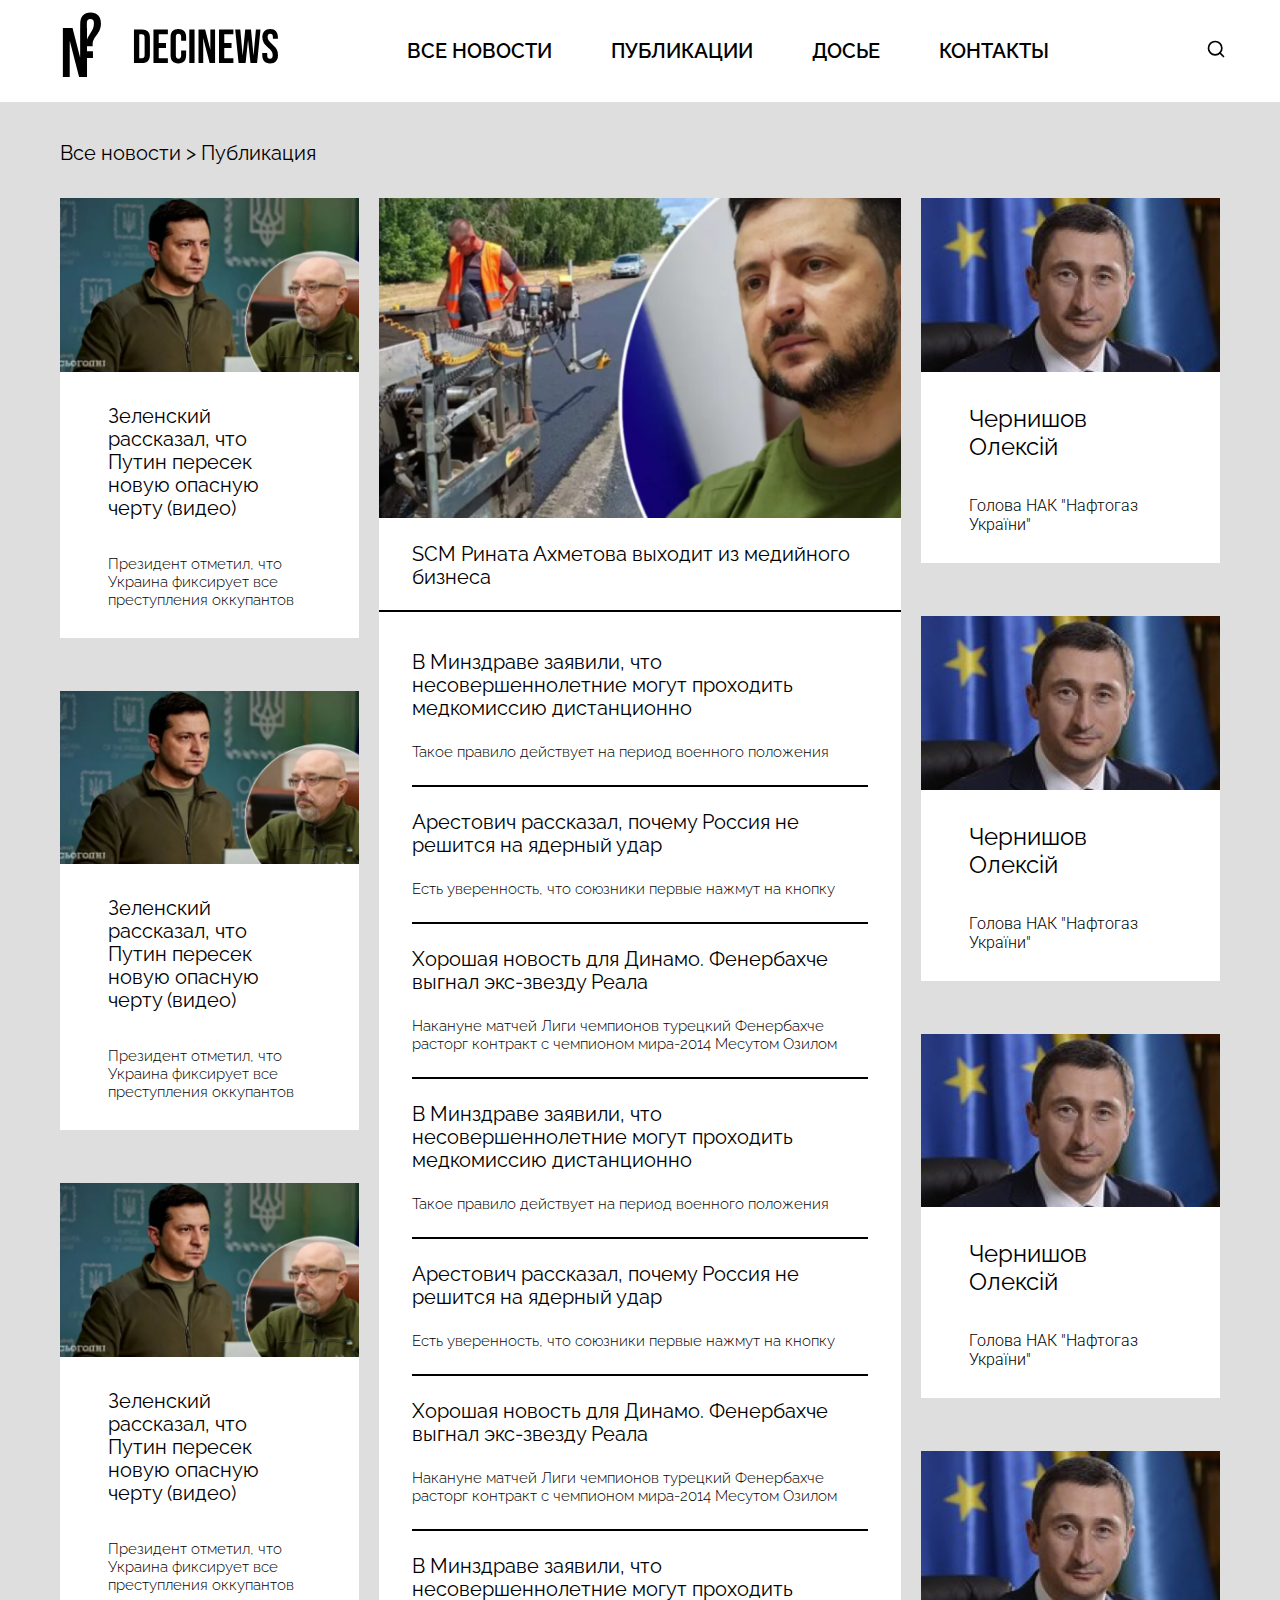
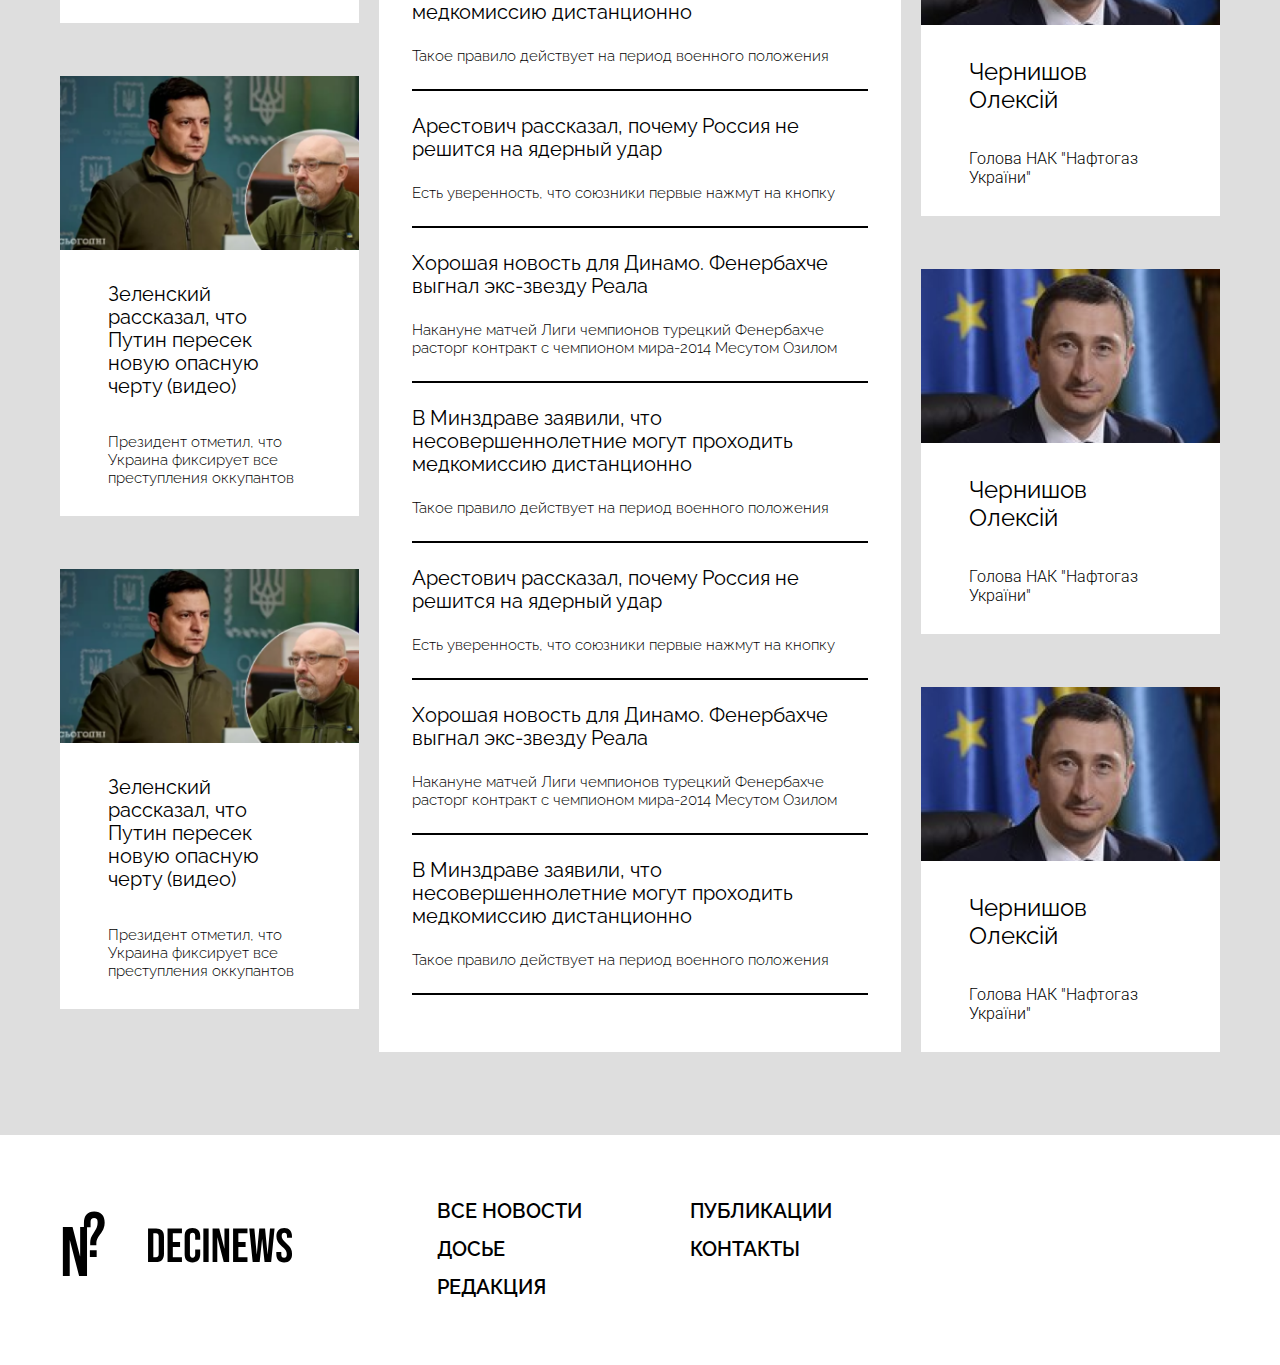
==== commit b6ccb63f: "minor" ====
--- a/index.html
+++ b/index.html
@@ -116,9 +116,14 @@
 								alt="zelenskiy-green"
 								class="newsleft__advert-img"
 							/>
-							<p class="newsleft__advert-content">
-								Зеленский рассказал, что Путин пересек новую опасную черту (видео)
-							</p>
+							<div class="newsleft__advert-content">
+								<h1 class="newsleft__advert-heading">
+									Зеленский рассказал, что Путин пересек новую опасную черту (видео)
+								</h1>
+								<p class="newsleft__advert-desc">
+									Президент отметил, что Украина фиксирует все преступления оккупантов
+								</p>
+							</div>
 						</a>
 					</li>
 					<li class="newsleft__advert">
@@ -129,9 +134,14 @@
 								alt="zelenskiy-green"
 								class="newsleft__advert-img"
 							/>
-							<p class="newsleft__advert-content">
-								Зеленский рассказал, что Путин пересек новую опасную черту (видео)
-							</p>
+							<div class="newsleft__advert-content">
+								<h1 class="newsleft__advert-heading">
+									Зеленский рассказал, что Путин пересек новую опасную черту (видео)
+								</h1>
+								<p class="newsleft__advert-desc">
+									Президент отметил, что Украина фиксирует все преступления оккупантов
+								</p>
+							</div>
 						</a>
 					</li>
 					<li class="newsleft__advert">
@@ -142,9 +152,14 @@
 								alt="zelenskiy-green"
 								class="newsleft__advert-img"
 							/>
-							<p class="newsleft__advert-content">
-								Зеленский рассказал, что Путин пересек новую опасную черту (видео)
-							</p>
+							<div class="newsleft__advert-content">
+								<h1 class="newsleft__advert-heading">
+									Зеленский рассказал, что Путин пересек новую опасную черту (видео)
+								</h1>
+								<p class="newsleft__advert-desc">
+									Президент отметил, что Украина фиксирует все преступления оккупантов
+								</p>
+							</div>
 						</a>
 					</li>
 					<li class="newsleft__advert">
@@ -155,33 +170,32 @@
 								alt="zelenskiy-green"
 								class="newsleft__advert-img"
 							/>
-							<p class="newsleft__advert-content">
-								Зеленский рассказал, что Путин пересек новую опасную черту (видео)
-							</p>
+							<div class="newsleft__advert-content">
+								<h1 class="newsleft__advert-heading">
+									Зеленский рассказал, что Путин пересек новую опасную черту (видео)
+								</h1>
+								<p class="newsleft__advert-desc">
+									Президент отметил, что Украина фиксирует все преступления оккупантов
+								</p>
+							</div>
 						</a>
 					</li>
 					<li class="newsleft__advert">
-						<a href="#">
-							<img
-								src="./assets/images/zelenskiy-rocket.png"
-								alt="zelenskiy-rocket"
+						<!-- Function call (arg = page) -->
+						<a href="#" onclick='loadSection("pub.html")'>
+							<img
+								src="./assets/images/zelenskiy-green.png"
+								alt="zelenskiy-green"
 								class="newsleft__advert-img"
 							/>
-							<p class="newsleft__advert-content">
-								Зеленский рассказал, что Путин пересек новую опасную черту (видео)
-							</p>
-						</a>
-					</li>
-					<li class="newsleft__advert">
-						<a href="#">
-							<img
-								src="./assets/images/zelenskiy-bomb.png"
-								alt="zelenskiy-bomb"
-								class="newsleft__advert-img"
-							/>
-							<p class="newsleft__advert-content">
-								Зеленский рассказал, что Путин пересек новую опасную черту (видео)
-							</p>
+							<div class="newsleft__advert-content">
+								<h1 class="newsleft__advert-heading">
+									Зеленский рассказал, что Путин пересек новую опасную черту (видео)
+								</h1>
+								<p class="newsleft__advert-desc">
+									Президент отметил, что Украина фиксирует все преступления оккупантов
+								</p>
+							</div>
 						</a>
 					</li>
 				</ul>
--- a/style.css
+++ b/style.css
@@ -31,6 +31,11 @@
 
 .container {
 	padding: 0 60px;
+}
+@media screen and (min-width: 1400px) {
+	.container {
+		padding: 0 200px;
+	}
 }
 @media screen and (max-width: 1080px) {
 	.container {
@@ -341,8 +346,8 @@
 }
 .newscenter__article-breadcrumbs {
 	font-weight: 400;
-	font-size: 24px;
-	line-height: 28px;
+	font-size: 20px;
+	line-height: 23px;
 	background: #dedede;
 	padding-top: 40px;
 }
@@ -455,7 +460,7 @@
 	background: #fff;
 }
 .newsright__card-content {
-	padding: 20px 50px 46px;
+	padding: 29px 48px;
 }
 .newsright__card-img {
 	width: 100%;
@@ -466,24 +471,25 @@
 	line-height: 28px;
 }
 .newsright__card-desc {
-	margin-top: 40px;
+	margin-top: 35px;
 	font-family: "Roboto";
 	font-weight: 300;
 	font-size: 16px;
 	line-height: 19px;
 }
 
-@media screen and (max-width: 1200px) {
+@media screen and (max-width: 1080px) {
 	.newsright__cards {
 		gap: 21px;
-		flex-wrap: wrap;
-		flex-direction: initial;
 	}
 	.newsright__card-heading {
 		font-weight: 400;
 		font-size: 20px;
 		line-height: 23px;
 	}
+	.newsright__card-content {
+		padding: 28px;
+	}
 }
 
 @media screen and (max-width: 768px) {
@@ -502,19 +508,26 @@
 	display: flex;
 	flex-direction: column;
 	justify-content: center;
-	gap: 44px;
+	gap: 53px;
 }
 .newsleft__advert {
 	background: #ffffff;
 }
 
 .newsleft__advert-content {
-	padding: 32px;
+	padding: 29px 48px;
+}
+.newsleft__advert-heading {
 	font-weight: 400;
 	font-size: 20px;
 	line-height: 23px;
 }
-
+.newsleft__advert-desc {
+	margin-top: 35px;
+	font-weight: 300;
+	font-size: 15px;
+	line-height: 18px;
+}
 .newsleft__advert-img {
 	width: 100%;
 }
@@ -526,13 +539,17 @@
 
 	.newsleft__advert-content {
 		padding: 21px 65px 35px;
-		font-weight: 500;
 	}
 }
 
 @media screen and (max-width: 1080px) {
 	.newsleft__adverts {
 		margin-top: 44px;
+		gap: 43px;
+	}
+
+	.newsleft__advert-content {
+		padding: 28px;
 	}
 }
 
